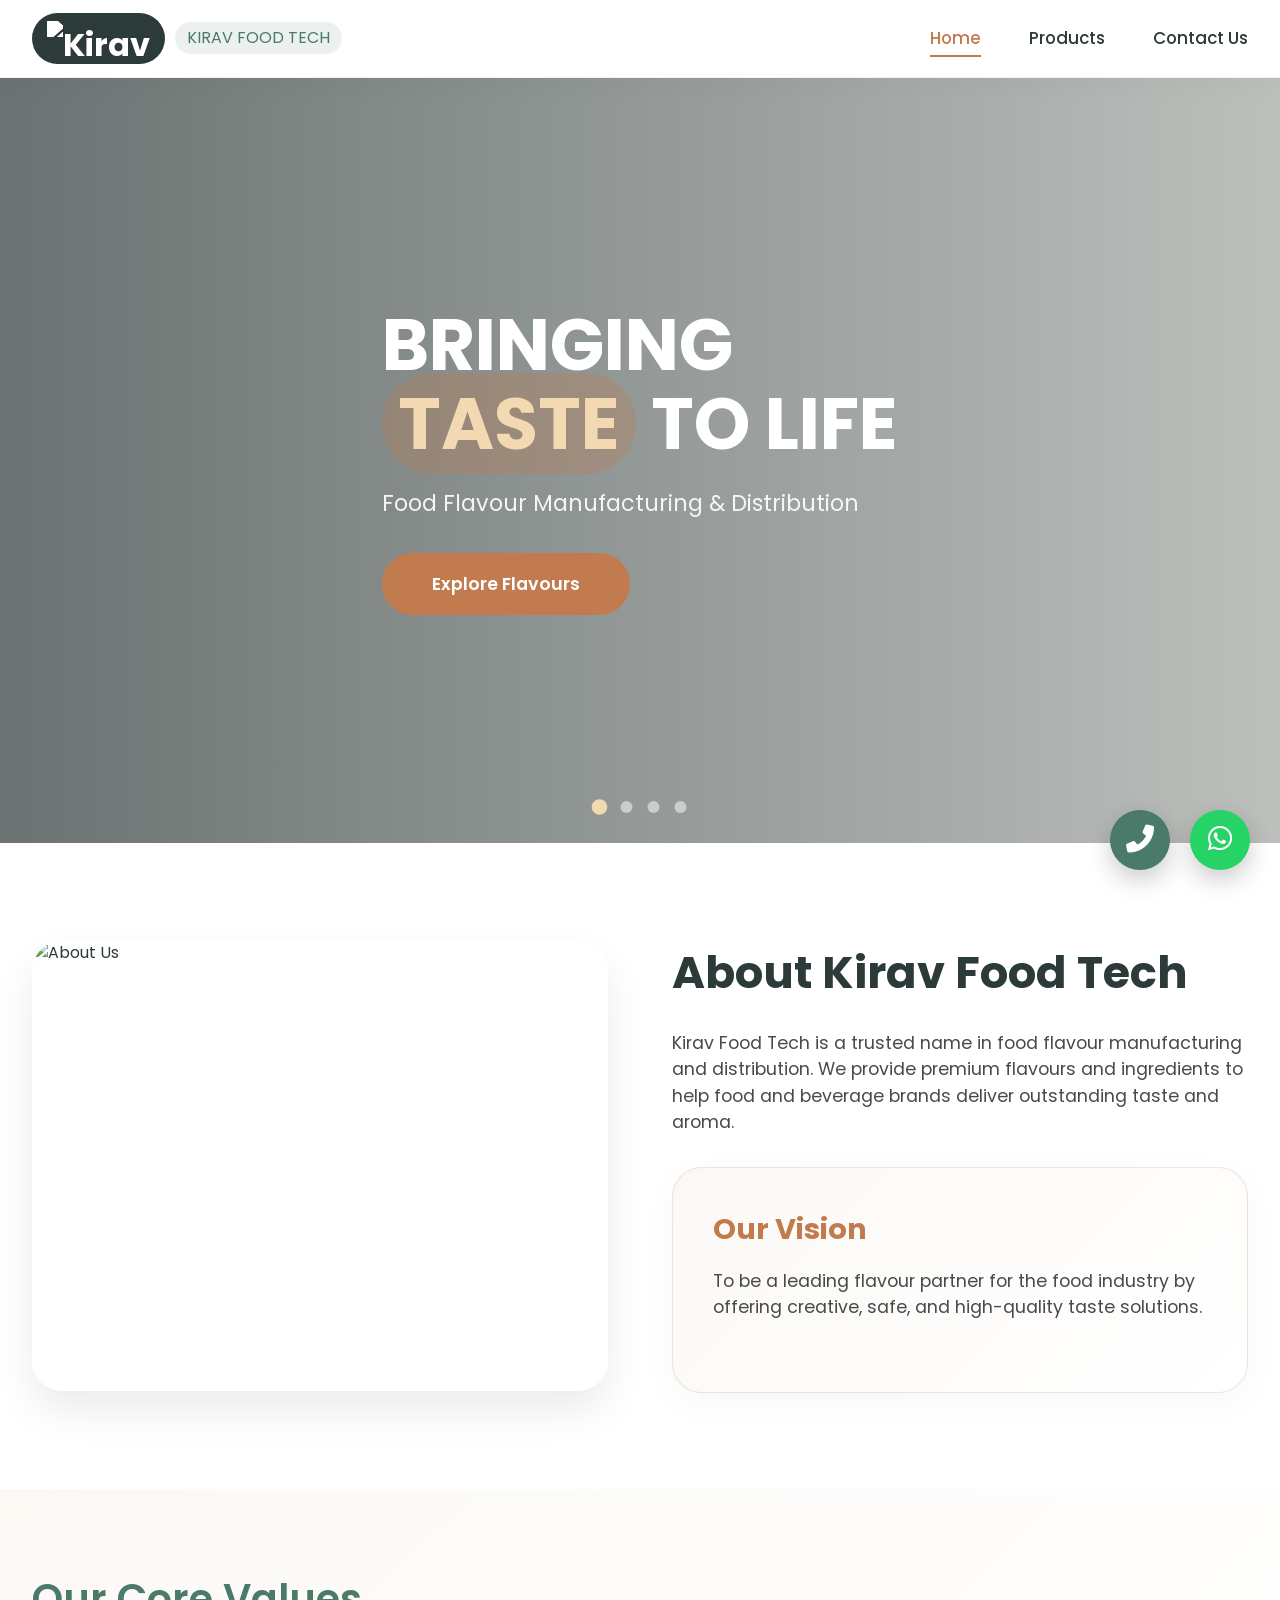
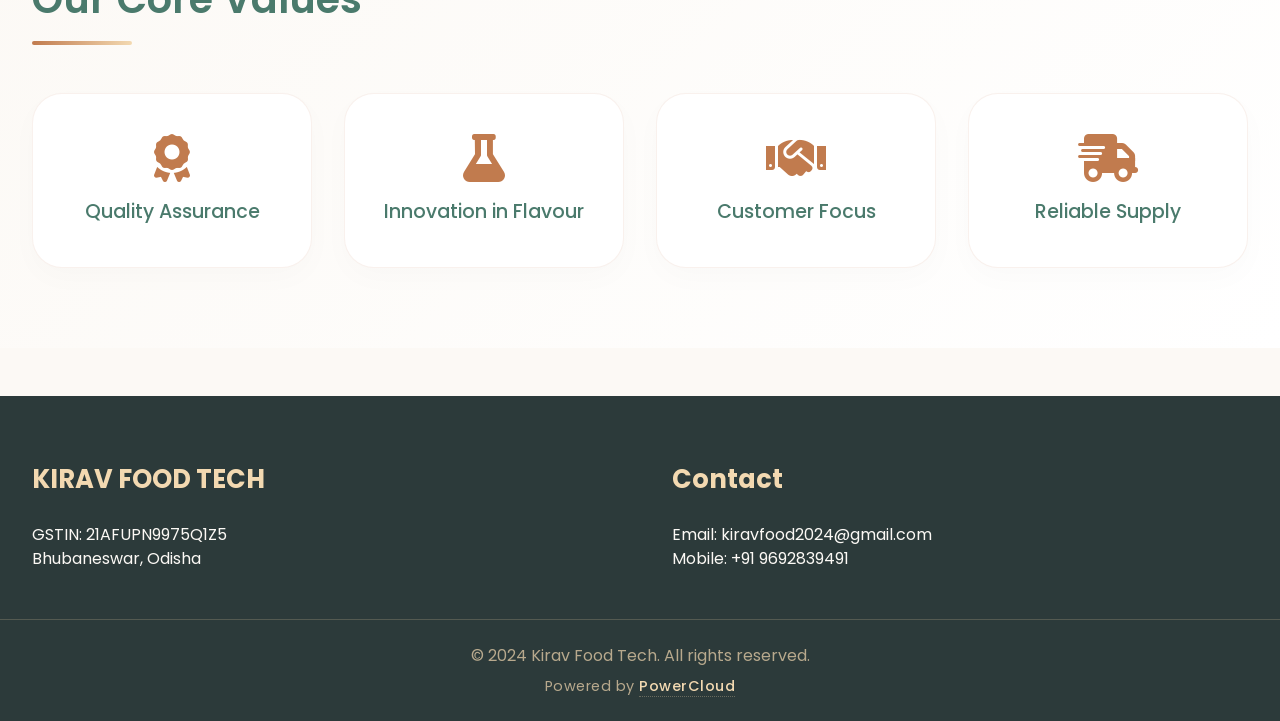
==== index.html @ 80611a4d "Add files via upload" ====
<!DOCTYPE html>
<html lang="en">
<head>
    <meta charset="UTF-8">
    <meta name="viewport" content="width=device-width, initial-scale=1.0">
    <title>KIRAV FOOD TECH | Bringing Taste to Life</title>
    <link rel="stylesheet" href="https://cdnjs.cloudflare.com/ajax/libs/font-awesome/6.0.0/css/all.min.css">
    <style>
        * {
            margin: 0;
            padding: 0;
            box-sizing: border-box;
        }

        body {
            font-family: 'Poppins', sans-serif;
            color: #2C3A3A;
            line-height: 1.5;
            background-color: #FCF9F5;
        }

        .container {
            max-width: 1280px;
            margin: 0 auto;
            padding: 0 2rem;
        }

        /* Modern Navigation - Fixed for white logo */
        .navbar {
            background: rgba(255, 255, 255, 0.95);
            backdrop-filter: blur(10px);
            box-shadow: 0 4px 30px rgba(0, 0, 0, 0.03);
            position: sticky;
            top: 0;
            z-index: 100;
            padding: 0.8rem 0;
            border-bottom: 1px solid rgba(193, 123, 78, 0.1);
        }

        .nav-flex {
            display: flex;
            justify-content: space-between;
            align-items: center;
        }

        .logo {
            font-size: 2rem;
            font-weight: 700;
            text-decoration: none;
            color: #C17B4E;
            display: flex;
            align-items: center;
            gap: 10px;
        }
        
        /* Logo container with dark background for white logo */
        .logo-img-container {
            background: #2C3A3A;  /* Dark background for white logo */
            padding: 8px 15px;
            border-radius: 40px;
            display: flex;
            align-items: center;
            justify-content: center;
        }
        
        .logo-img {
            height: 35px;
            width: auto;
            filter: brightness(0) invert(1); /* Ensures logo stays white */
        }
        
        .logo span {
            font-weight: 400;
            font-size: 1rem;
            color: #4A7A6C;
            background: rgba(74, 122, 108, 0.1);
            padding: 4px 12px;
            border-radius: 40px;
        }

        .nav-links {
            display: flex;
            gap: 3rem;
            list-style: none;
        }
        .nav-links a {
            text-decoration: none;
            font-weight: 500;
            color: #2C3A3A;
            font-size: 1.05rem;
            transition: 0.2s;
            position: relative;
            padding: 5px 0;
        }
        .nav-links a:hover,
        .nav-links a.active {
            color: #C17B4E;
        }
        .nav-links a.active:after {
            content: '';
            position: absolute;
            bottom: -2px;
            left: 0;
            width: 100%;
            height: 2px;
            background: #C17B4E;
        }

        /* Hero Slider - Image size: 1920x800px */
        .hero-slider {
            position: relative;
            height: 85vh;
            min-height: 600px;
            overflow: hidden;
        }

        .slide {
            position: absolute;
            top: 0;
            left: 0;
            width: 100%;
            height: 100%;
            opacity: 0;
            transition: opacity 1s ease-in-out;
            background-size: cover;
            background-position: center;
            display: flex;
            align-items: center;
        }

        .slide.active {
            opacity: 1;
        }

        .slide-overlay {
            position: absolute;
            top: 0;
            left: 0;
            width: 100%;
            height: 100%;
            background: linear-gradient(90deg, rgba(44, 58, 58, 0.7) 0%, rgba(44, 58, 58, 0.3) 100%);
        }

        .slide-content {
            position: relative;
            z-index: 2;
            color: white;
            max-width: 800px;
            padding: 0 2rem;
        }

        .slide-content h1 {
            font-size: 4.5rem;
            font-weight: 700;
            line-height: 1.1;
            margin-bottom: 1.5rem;
        }

        .slide-content .highlight {
            color: #F3D9B1;
            background: rgba(193, 123, 78, 0.3);
            padding: 0 1rem;
            border-radius: 80px;
            backdrop-filter: blur(5px);
        }

        .slide-content p {
            font-size: 1.4rem;
            margin-bottom: 2rem;
            opacity: 0.9;
        }

        .btn {
            background-color: #C17B4E;
            color: white;
            padding: 1rem 3rem;
            border-radius: 50px;
            text-decoration: none;
            font-weight: 600;
            font-size: 1.1rem;
            display: inline-block;
            border: 2px solid #C17B4E;
            transition: 0.2s;
        }
        .btn:hover {
            background-color: transparent;
            color: white;
            border-color: white;
        }

        .slider-dots {
            position: absolute;
            bottom: 30px;
            left: 50%;
            transform: translateX(-50%);
            display: flex;
            gap: 15px;
            z-index: 10;
        }

        .dot {
            width: 12px;
            height: 12px;
            border-radius: 50%;
            background: rgba(255, 255, 255, 0.5);
            cursor: pointer;
            transition: 0.2s;
        }
        .dot.active {
            background: #F3D9B1;
            transform: scale(1.3);
        }

        /* Section Styles */
        .section-title {
            font-size: 2.5rem;
            font-weight: 600;
            color: #4A7A6C;
            margin-bottom: 3rem;
            position: relative;
            padding-bottom: 1rem;
        }
        .section-title:after {
            content: '';
            width: 100px;
            height: 4px;
            background: linear-gradient(90deg, #C17B4E, #F3D9B1);
            position: absolute;
            bottom: 0;
            left: 0;
            border-radius: 4px;
        }

        .grid-2 {
            display: grid;
            grid-template-columns: 1fr 1fr;
            gap: 4rem;
            align-items: center;
        }

        .grid-4 {
            display: grid;
            grid-template-columns: repeat(4, 1fr);
            gap: 2rem;
        }

        /* About Section */
        .about-section {
            padding: 6rem 0;
            background: white;
        }

        .image-box {
            border-radius: 30px;
            height: 450px;
            overflow: hidden;
            box-shadow: 0 20px 40px rgba(0, 0, 0, 0.08);
        }
        .image-box img {
            width: 100%;
            height: 100%;
            object-fit: cover;
            transition: transform 0.3s;
        }
        .image-box:hover img {
            transform: scale(1.05);
        }

        .text-box h2 {
            font-size: 2.8rem;
            color: #2C3A3A;
            margin-bottom: 1.5rem;
        }
        .text-box p {
            font-size: 1.1rem;
            color: #4a4a4a;
            margin-bottom: 2rem;
        }

        .vision-card {
            background: linear-gradient(135deg, #FCF9F5, #fff);
            padding: 2.5rem;
            border-radius: 30px;
            border: 1px solid rgba(193, 123, 78, 0.2);
            box-shadow: 0 10px 30px rgba(74, 122, 108, 0.05);
        }
        .vision-card h3 {
            color: #C17B4E;
            font-size: 1.8rem;
            margin-bottom: 1rem;
        }

        /* Values Section */
        .values {
            background: linear-gradient(135deg, #FCF9F5, #fff);
            padding: 5rem 0;
        }

        .value-item {
            background: white;
            padding: 2.5rem 1.5rem;
            text-align: center;
            border-radius: 30px;
            box-shadow: 0 10px 30px rgba(0, 0, 0, 0.02);
            border: 1px solid rgba(193, 123, 78, 0.1);
            transition: 0.3s;
        }
        .value-item:hover {
            transform: translateY(-10px);
            border-color: #C17B4E;
        }
        .value-item i {
            font-size: 3rem;
            color: #C17B4E;
            margin-bottom: 1rem;
        }
        .value-item p {
            font-size: 1.2rem;
            font-weight: 500;
            color: #4A7A6C;
        }

/* Footer */
footer {
    background: #2C3A3A;
    color: #FCF9F5;
    padding-top: 4rem;
    margin-top: 3rem;
}

.footer-grid {
    display: grid;
    grid-template-columns: 1fr 1fr;
    gap: 4rem;
    padding-bottom: 3rem;
}

.footer-col h3 {
    color: #F3D9B1;
    font-size: 1.6rem;
    margin-bottom: 1.5rem;
}

.footer-bottom {
    border-top: 1px solid rgba(243, 217, 177, 0.2);
    padding: 1.5rem 0;
    text-align: center;
    color: rgba(243, 217, 177, 0.7);
}

/* PowerCloud link styling - FIXED */
.footer-bottom a {
    color: #F3D9B1;  /* Vanilla cream color */
    text-decoration: none;
    font-weight: 500;
    transition: color 0.2s;
    border-bottom: 1px dotted rgba(243, 217, 177, 0.3);
}

.footer-bottom a:hover {
    color: #C17B4E;  /* Terracotta on hover */
    border-bottom-color: #C17B4E;
}

.powered-by {
    margin-top: 0.5rem;
    font-size: 0.9rem;
    letter-spacing: 0.5px;
}

        /* Floating Buttons */
        .float-btn {
            position: fixed;
            width: 60px;
            height: 60px;
            bottom: 30px;
            border-radius: 50%;
            color: white;
            text-align: center;
            font-size: 28px;
            line-height: 60px;
            box-shadow: 0 10px 25px rgba(0, 0, 0, 0.2);
            z-index: 100;
            transition: 0.2s;
        }
        .whatsapp {
            background: #25D366;
            right: 30px;
        }
        .phone {
            background: #4A7A6C;
            right: 110px;
        }
        .float-btn:hover {
            transform: scale(1.1);
        }

        @media (max-width: 900px) {
            .grid-2, .grid-4 { grid-template-columns: 1fr; }
            .slide-content h1 { font-size: 3rem; }
            .nav-links { gap: 1rem; }
        }
    </style>
    <!-- Google Fonts -->
    <link href="https://fonts.googleapis.com/css2?family=Poppins:wght@300;400;500;600;700&display=swap" rel="stylesheet">
</head>
<body>
    <nav class="navbar">
        <div class="container nav-flex">
            <a href="index.html" class="logo">
                <div class="logo-img-container">
                    <img src="images/logo-dark.png" alt="Kirav" class="logo-img">
                </div>
                <span>KIRAV FOOD TECH</span>
            </a>
            <ul class="nav-links">
                <li><a href="index.html" class="active">Home</a></li>
                <li><a href="products.html">Products</a></li>
                <li><a href="contact.html">Contact Us</a></li>
            </ul>
        </div>
    </nav>

    <!-- Image Slider - Images from images/slide1.jpg to slide4.jpg -->
    <div class="hero-slider">
        <div class="slide active" style="background-image: url('images/slide1.jpg');">
            <div class="slide-overlay"></div>
            <div class="container slide-content">
                <h1>BRINGING <br><span class="highlight">TASTE</span> TO LIFE</h1>
                <p>Food Flavour Manufacturing & Distribution</p>
                <a href="products.html" class="btn">Explore Flavours</a>
            </div>
        </div>
        <div class="slide" style="background-image: url('images/slide2.jpg');">
            <div class="slide-overlay"></div>
            <div class="container slide-content">
                <h1>NATURAL <br><span class="highlight">FLAVOURS</span></h1>
                <p>Pure, authentic taste for your creations</p>
                <a href="products.html" class="btn">Discover More</a>
            </div>
        </div>
        <div class="slide" style="background-image: url('images/slide3.jpg');">
            <div class="slide-overlay"></div>
            <div class="container slide-content">
                <h1>INNOVATION <br><span class="highlight">IN EVERY DROP</span></h1>
                <p>Cutting-edge flavour technology</p>
                <a href="products.html" class="btn">Learn More</a>
            </div>
        </div>
        <div class="slide" style="background-image: url('images/slide4.jpg');">
            <div class="slide-overlay"></div>
            <div class="container slide-content">
                <h1>GLOBAL <br><span class="highlight">STANDARDS</span></h1>
                <p>Premium quality flavours worldwide</p>
                <a href="products.html" class="btn">View Products</a>
            </div>
        </div>
        <div class="slider-dots">
            <span class="dot active"></span>
            <span class="dot"></span>
            <span class="dot"></span>
            <span class="dot"></span>
        </div>
    </div>

    <section class="about-section">
        <div class="container grid-2">
            <div class="image-box">
                <img src="images/about-image.jpg" alt="About Us">
            </div>
            <div class="text-box">
                <h2>About Kirav Food Tech</h2>
                <p>Kirav Food Tech is a trusted name in food flavour manufacturing and distribution. We provide premium flavours and ingredients to help food and beverage brands deliver outstanding taste and aroma.</p>
                <div class="vision-card">
                    <h3>Our Vision</h3>
                    <p>To be a leading flavour partner for the food industry by offering creative, safe, and high-quality taste solutions.</p>
                </div>
            </div>
        </div>
    </section>

    <section class="values">
        <div class="container">
            <h2 class="section-title">Our Core Values</h2>
            <div class="grid-4">
                <div class="value-item"><i class="fas fa-award"></i><p>Quality Assurance</p></div>
                <div class="value-item"><i class="fas fa-flask"></i><p>Innovation in Flavour</p></div>
                <div class="value-item"><i class="fas fa-handshake"></i><p>Customer Focus</p></div>
                <div class="value-item"><i class="fas fa-shipping-fast"></i><p>Reliable Supply</p></div>
            </div>
        </div>
    </section>

<a href="https://wa.me/919692839491" target="_blank" class="float-btn whatsapp">
    <i class="fab fa-whatsapp"></i>
</a>
<a href="tel:+919692839491" target="_blank" class="float-btn phone">
    <i class="fas fa-phone-alt"></i>
</a>

    <footer>
        <div class="container footer-grid">
            <div class="footer-col">
                <h3>KIRAV FOOD TECH</h3>
                <p>GSTIN: 21AFUPN9975Q1Z5</p>
                <p>Bhubaneswar, Odisha</p>
            </div>
            <div class="footer-col">
                <h3>Contact</h3>
                <p>Email: kiravfood2024@gmail.com</p>
                <p>Mobile: +91 9692839491</p>
            </div>
        </div>
        <div class="footer-bottom">
            <p>&copy; 2024 Kirav Food Tech. All rights reserved.</p>
            <p class="powered-by">Powered by <a href="https://sites.google.com/view/powercloud/" target="_blank">PowerCloud</a></p>
        </div>
    </footer>

    <script>
        // Auto-playing slider
        let slides = document.querySelectorAll('.slide');
        let dots = document.querySelectorAll('.dot');
        let currentSlide = 0;

        function showSlide(n) {
            slides.forEach(slide => slide.classList.remove('active'));
            dots.forEach(dot => dot.classList.remove('active'));
            slides[n].classList.add('active');
            dots[n].classList.add('active');
        }

        function nextSlide() {
            currentSlide = (currentSlide + 1) % slides.length;
            showSlide(currentSlide);
        }

        // Auto advance every 5 seconds
        setInterval(nextSlide, 5000);

        // Manual dot navigation
        dots.forEach((dot, index) => {
            dot.addEventListener('click', () => {
                currentSlide = index;
                showSlide(currentSlide);
            });
        });
    </script>
</body>
</html>
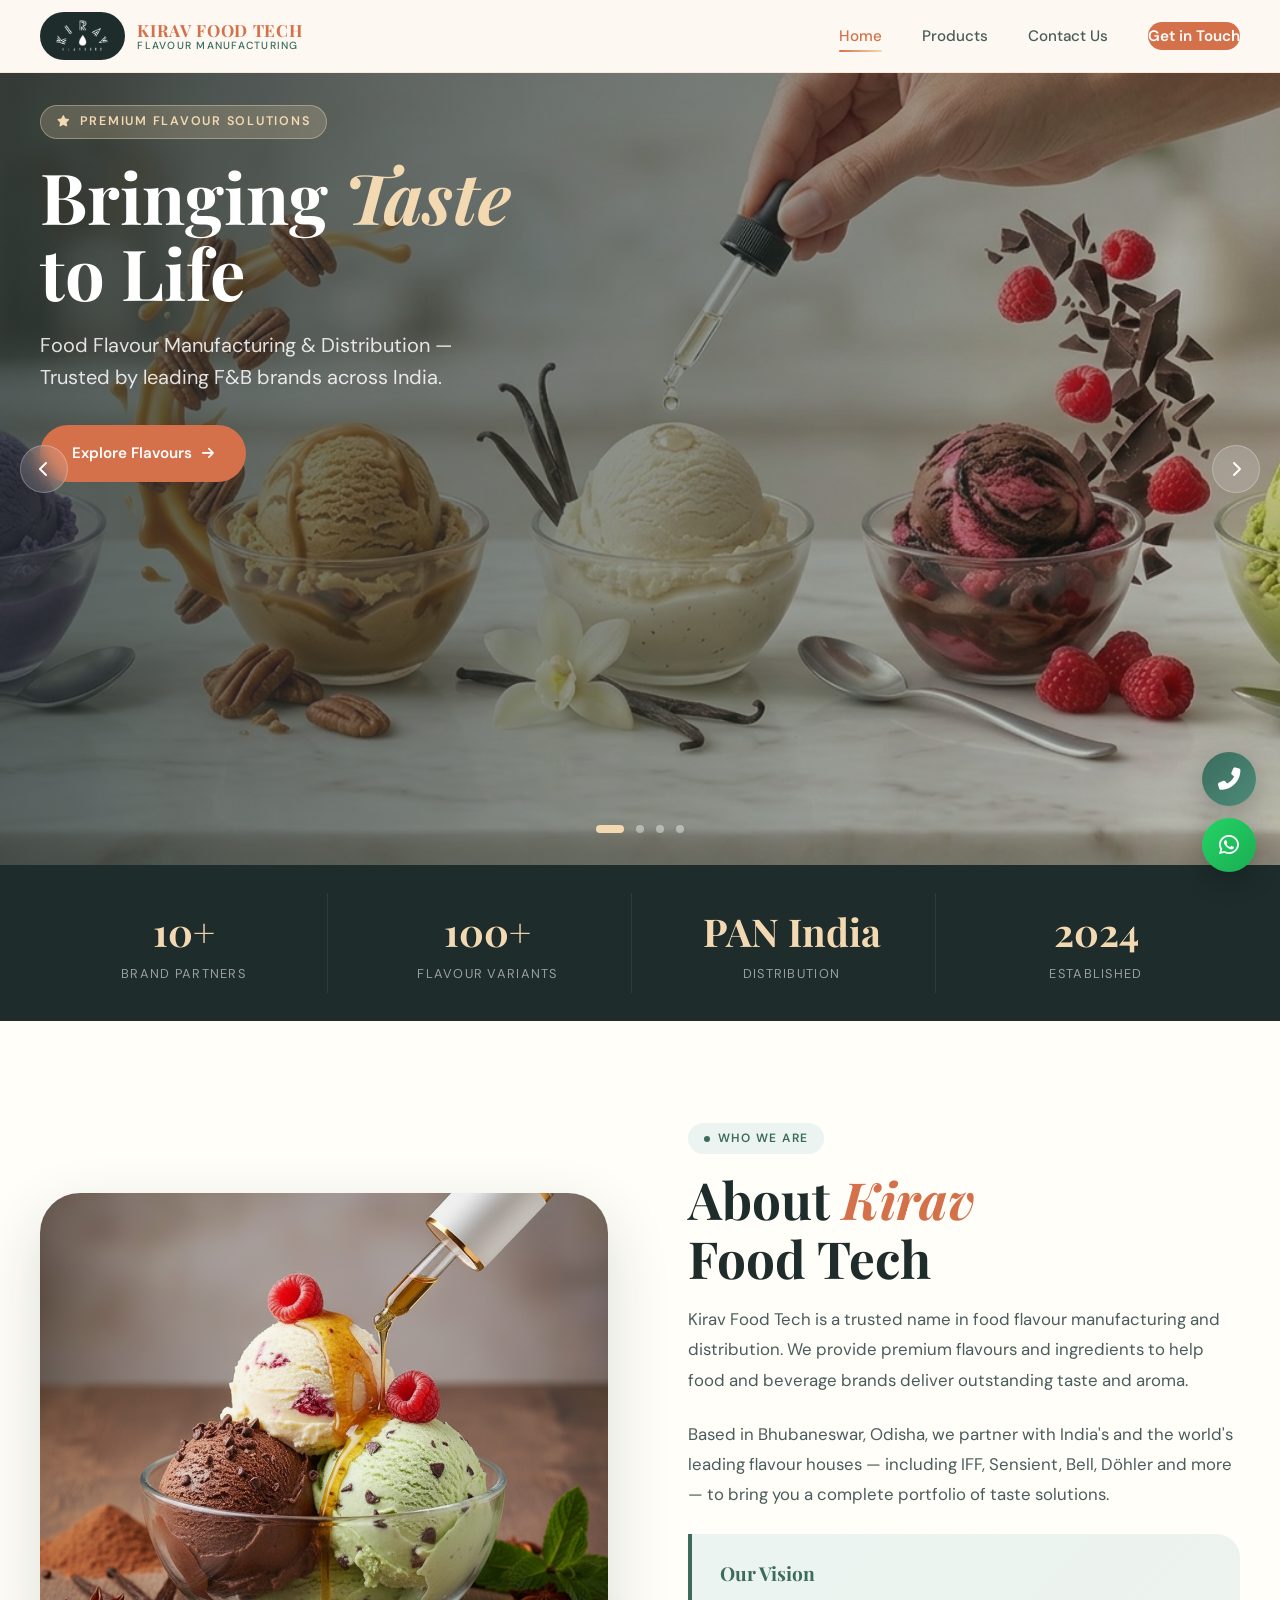
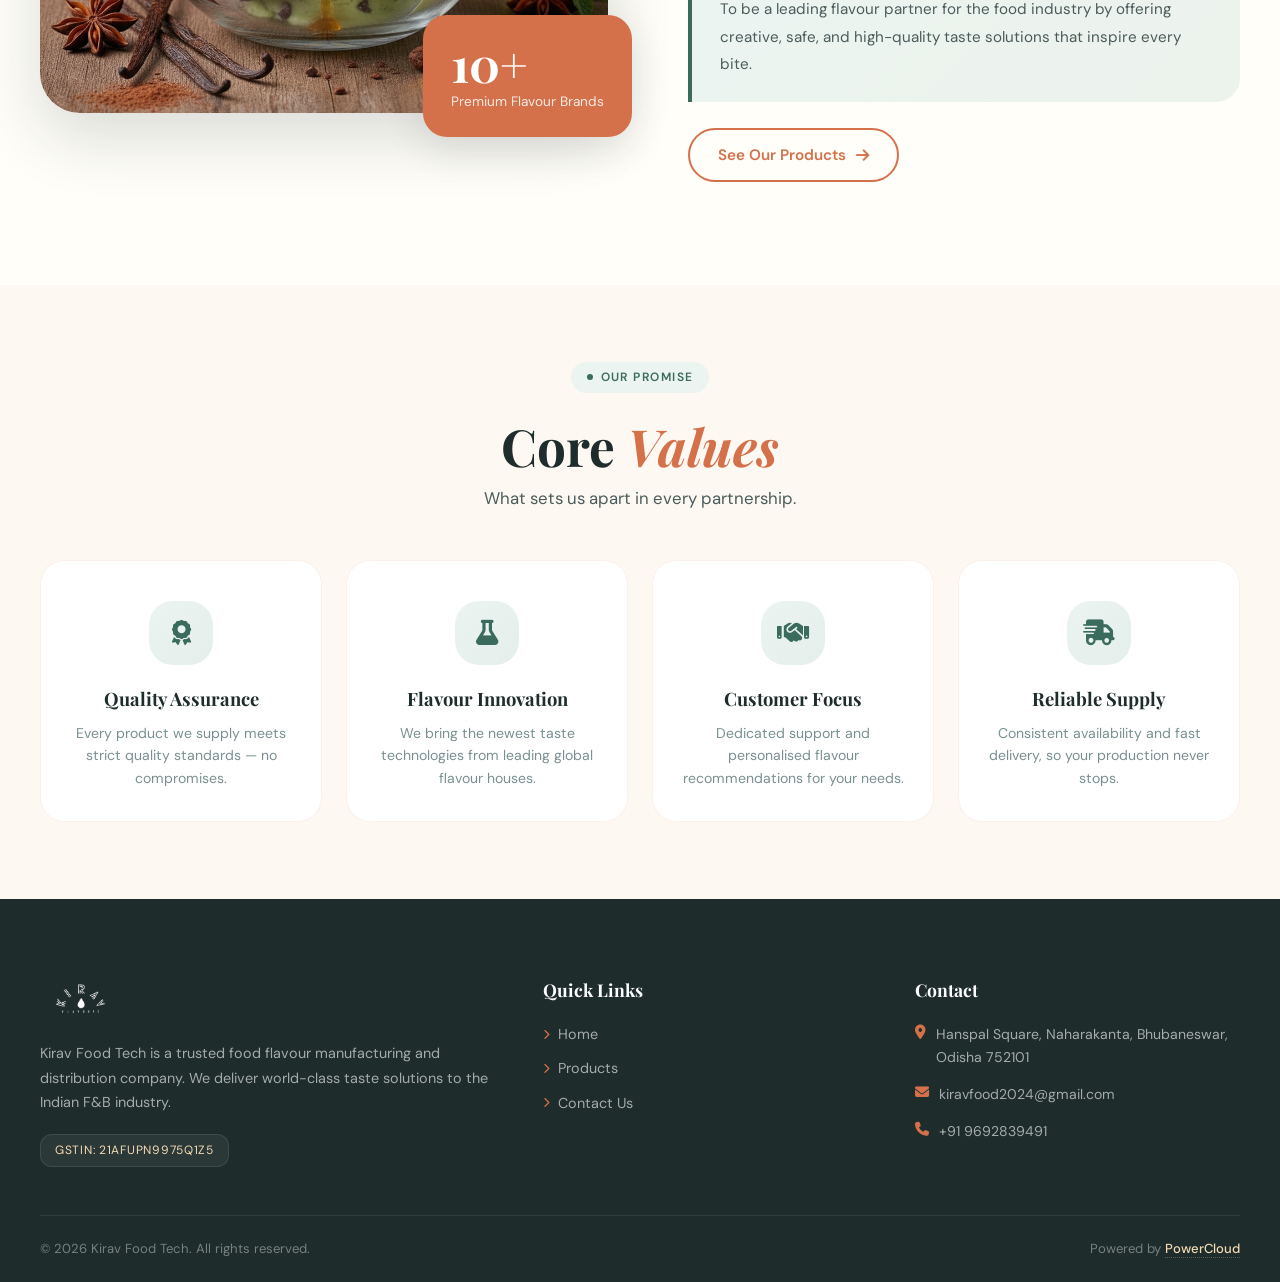
==== commit 241c9911: "Add files via upload" ====
--- a/index.html
+++ b/index.html
@@ -1,550 +1,272 @@
-<!DOCTYPE html>
-<html lang="en">
-<head>
-    <meta charset="UTF-8">
-    <meta name="viewport" content="width=device-width, initial-scale=1.0">
-    <title>KIRAV FOOD TECH | Bringing Taste to Life</title>
-    <link rel="stylesheet" href="https://cdnjs.cloudflare.com/ajax/libs/font-awesome/6.0.0/css/all.min.css">
-    <style>
-        * {
-            margin: 0;
-            padding: 0;
-            box-sizing: border-box;
-        }
-
-        body {
-            font-family: 'Poppins', sans-serif;
-            color: #2C3A3A;
-            line-height: 1.5;
-            background-color: #FCF9F5;
-        }
-
-        .container {
-            max-width: 1280px;
-            margin: 0 auto;
-            padding: 0 2rem;
-        }
-
-        /* Modern Navigation - Fixed for white logo */
-        .navbar {
-            background: rgba(255, 255, 255, 0.95);
-            backdrop-filter: blur(10px);
-            box-shadow: 0 4px 30px rgba(0, 0, 0, 0.03);
-            position: sticky;
-            top: 0;
-            z-index: 100;
-            padding: 0.8rem 0;
-            border-bottom: 1px solid rgba(193, 123, 78, 0.1);
-        }
-
-        .nav-flex {
-            display: flex;
-            justify-content: space-between;
-            align-items: center;
-        }
-
-        .logo {
-            font-size: 2rem;
-            font-weight: 700;
-            text-decoration: none;
-            color: #C17B4E;
-            display: flex;
-            align-items: center;
-            gap: 10px;
-        }
-        
-        /* Logo container with dark background for white logo */
-        .logo-img-container {
-            background: #2C3A3A;  /* Dark background for white logo */
-            padding: 8px 15px;
-            border-radius: 40px;
-            display: flex;
-            align-items: center;
-            justify-content: center;
-        }
-        
-        .logo-img {
-            height: 35px;
-            width: auto;
-            filter: brightness(0) invert(1); /* Ensures logo stays white */
-        }
-        
-        .logo span {
-            font-weight: 400;
-            font-size: 1rem;
-            color: #4A7A6C;
-            background: rgba(74, 122, 108, 0.1);
-            padding: 4px 12px;
-            border-radius: 40px;
-        }
-
-        .nav-links {
-            display: flex;
-            gap: 3rem;
-            list-style: none;
-        }
-        .nav-links a {
-            text-decoration: none;
-            font-weight: 500;
-            color: #2C3A3A;
-            font-size: 1.05rem;
-            transition: 0.2s;
-            position: relative;
-            padding: 5px 0;
-        }
-        .nav-links a:hover,
-        .nav-links a.active {
-            color: #C17B4E;
-        }
-        .nav-links a.active:after {
-            content: '';
-            position: absolute;
-            bottom: -2px;
-            left: 0;
-            width: 100%;
-            height: 2px;
-            background: #C17B4E;
-        }
-
-        /* Hero Slider - Image size: 1920x800px */
-        .hero-slider {
-            position: relative;
-            height: 85vh;
-            min-height: 600px;
-            overflow: hidden;
-        }
-
-        .slide {
-            position: absolute;
-            top: 0;
-            left: 0;
-            width: 100%;
-            height: 100%;
-            opacity: 0;
-            transition: opacity 1s ease-in-out;
-            background-size: cover;
-            background-position: center;
-            display: flex;
-            align-items: center;
-        }
-
-        .slide.active {
-            opacity: 1;
-        }
-
-        .slide-overlay {
-            position: absolute;
-            top: 0;
-            left: 0;
-            width: 100%;
-            height: 100%;
-            background: linear-gradient(90deg, rgba(44, 58, 58, 0.7) 0%, rgba(44, 58, 58, 0.3) 100%);
-        }
-
-        .slide-content {
-            position: relative;
-            z-index: 2;
-            color: white;
-            max-width: 800px;
-            padding: 0 2rem;
-        }
-
-        .slide-content h1 {
-            font-size: 4.5rem;
-            font-weight: 700;
-            line-height: 1.1;
-            margin-bottom: 1.5rem;
-        }
-
-        .slide-content .highlight {
-            color: #F3D9B1;
-            background: rgba(193, 123, 78, 0.3);
-            padding: 0 1rem;
-            border-radius: 80px;
-            backdrop-filter: blur(5px);
-        }
-
-        .slide-content p {
-            font-size: 1.4rem;
-            margin-bottom: 2rem;
-            opacity: 0.9;
-        }
-
-        .btn {
-            background-color: #C17B4E;
-            color: white;
-            padding: 1rem 3rem;
-            border-radius: 50px;
-            text-decoration: none;
-            font-weight: 600;
-            font-size: 1.1rem;
-            display: inline-block;
-            border: 2px solid #C17B4E;
-            transition: 0.2s;
-        }
-        .btn:hover {
-            background-color: transparent;
-            color: white;
-            border-color: white;
-        }
-
-        .slider-dots {
-            position: absolute;
-            bottom: 30px;
-            left: 50%;
-            transform: translateX(-50%);
-            display: flex;
-            gap: 15px;
-            z-index: 10;
-        }
-
-        .dot {
-            width: 12px;
-            height: 12px;
-            border-radius: 50%;
-            background: rgba(255, 255, 255, 0.5);
-            cursor: pointer;
-            transition: 0.2s;
-        }
-        .dot.active {
-            background: #F3D9B1;
-            transform: scale(1.3);
-        }
-
-        /* Section Styles */
-        .section-title {
-            font-size: 2.5rem;
-            font-weight: 600;
-            color: #4A7A6C;
-            margin-bottom: 3rem;
-            position: relative;
-            padding-bottom: 1rem;
-        }
-        .section-title:after {
-            content: '';
-            width: 100px;
-            height: 4px;
-            background: linear-gradient(90deg, #C17B4E, #F3D9B1);
-            position: absolute;
-            bottom: 0;
-            left: 0;
-            border-radius: 4px;
-        }
-
-        .grid-2 {
-            display: grid;
-            grid-template-columns: 1fr 1fr;
-            gap: 4rem;
-            align-items: center;
-        }
-
-        .grid-4 {
-            display: grid;
-            grid-template-columns: repeat(4, 1fr);
-            gap: 2rem;
-        }
-
-        /* About Section */
-        .about-section {
-            padding: 6rem 0;
-            background: white;
-        }
-
-        .image-box {
-            border-radius: 30px;
-            height: 450px;
-            overflow: hidden;
-            box-shadow: 0 20px 40px rgba(0, 0, 0, 0.08);
-        }
-        .image-box img {
-            width: 100%;
-            height: 100%;
-            object-fit: cover;
-            transition: transform 0.3s;
-        }
-        .image-box:hover img {
-            transform: scale(1.05);
-        }
-
-        .text-box h2 {
-            font-size: 2.8rem;
-            color: #2C3A3A;
-            margin-bottom: 1.5rem;
-        }
-        .text-box p {
-            font-size: 1.1rem;
-            color: #4a4a4a;
-            margin-bottom: 2rem;
-        }
-
-        .vision-card {
-            background: linear-gradient(135deg, #FCF9F5, #fff);
-            padding: 2.5rem;
-            border-radius: 30px;
-            border: 1px solid rgba(193, 123, 78, 0.2);
-            box-shadow: 0 10px 30px rgba(74, 122, 108, 0.05);
-        }
-        .vision-card h3 {
-            color: #C17B4E;
-            font-size: 1.8rem;
-            margin-bottom: 1rem;
-        }
-
-        /* Values Section */
-        .values {
-            background: linear-gradient(135deg, #FCF9F5, #fff);
-            padding: 5rem 0;
-        }
-
-        .value-item {
-            background: white;
-            padding: 2.5rem 1.5rem;
-            text-align: center;
-            border-radius: 30px;
-            box-shadow: 0 10px 30px rgba(0, 0, 0, 0.02);
-            border: 1px solid rgba(193, 123, 78, 0.1);
-            transition: 0.3s;
-        }
-        .value-item:hover {
-            transform: translateY(-10px);
-            border-color: #C17B4E;
-        }
-        .value-item i {
-            font-size: 3rem;
-            color: #C17B4E;
-            margin-bottom: 1rem;
-        }
-        .value-item p {
-            font-size: 1.2rem;
-            font-weight: 500;
-            color: #4A7A6C;
-        }
-
-/* Footer */
-footer {
-    background: #2C3A3A;
-    color: #FCF9F5;
-    padding-top: 4rem;
-    margin-top: 3rem;
-}
-
-.footer-grid {
-    display: grid;
-    grid-template-columns: 1fr 1fr;
-    gap: 4rem;
-    padding-bottom: 3rem;
-}
-
-.footer-col h3 {
-    color: #F3D9B1;
-    font-size: 1.6rem;
-    margin-bottom: 1.5rem;
-}
-
-.footer-bottom {
-    border-top: 1px solid rgba(243, 217, 177, 0.2);
-    padding: 1.5rem 0;
-    text-align: center;
-    color: rgba(243, 217, 177, 0.7);
-}
-
-/* PowerCloud link styling - FIXED */
-.footer-bottom a {
-    color: #F3D9B1;  /* Vanilla cream color */
-    text-decoration: none;
-    font-weight: 500;
-    transition: color 0.2s;
-    border-bottom: 1px dotted rgba(243, 217, 177, 0.3);
-}
-
-.footer-bottom a:hover {
-    color: #C17B4E;  /* Terracotta on hover */
-    border-bottom-color: #C17B4E;
-}
-
-.powered-by {
-    margin-top: 0.5rem;
-    font-size: 0.9rem;
-    letter-spacing: 0.5px;
-}
-
-        /* Floating Buttons */
-        .float-btn {
-            position: fixed;
-            width: 60px;
-            height: 60px;
-            bottom: 30px;
-            border-radius: 50%;
-            color: white;
-            text-align: center;
-            font-size: 28px;
-            line-height: 60px;
-            box-shadow: 0 10px 25px rgba(0, 0, 0, 0.2);
-            z-index: 100;
-            transition: 0.2s;
-        }
-        .whatsapp {
-            background: #25D366;
-            right: 30px;
-        }
-        .phone {
-            background: #4A7A6C;
-            right: 110px;
-        }
-        .float-btn:hover {
-            transform: scale(1.1);
-        }
-
-        @media (max-width: 900px) {
-            .grid-2, .grid-4 { grid-template-columns: 1fr; }
-            .slide-content h1 { font-size: 3rem; }
-            .nav-links { gap: 1rem; }
-        }
-    </style>
-    <!-- Google Fonts -->
-    <link href="https://fonts.googleapis.com/css2?family=Poppins:wght@300;400;500;600;700&display=swap" rel="stylesheet">
-</head>
-<body>
-    <nav class="navbar">
-        <div class="container nav-flex">
-            <a href="index.html" class="logo">
-                <div class="logo-img-container">
-                    <img src="images/logo-dark.png" alt="Kirav" class="logo-img">
-                </div>
-                <span>KIRAV FOOD TECH</span>
-            </a>
-            <ul class="nav-links">
-                <li><a href="index.html" class="active">Home</a></li>
-                <li><a href="products.html">Products</a></li>
-                <li><a href="contact.html">Contact Us</a></li>
-            </ul>
-        </div>
-    </nav>
-
-    <!-- Image Slider - Images from images/slide1.jpg to slide4.jpg -->
-    <div class="hero-slider">
-        <div class="slide active" style="background-image: url('images/slide1.jpg');">
-            <div class="slide-overlay"></div>
-            <div class="container slide-content">
-                <h1>BRINGING <br><span class="highlight">TASTE</span> TO LIFE</h1>
-                <p>Food Flavour Manufacturing & Distribution</p>
-                <a href="products.html" class="btn">Explore Flavours</a>
-            </div>
-        </div>
-        <div class="slide" style="background-image: url('images/slide2.jpg');">
-            <div class="slide-overlay"></div>
-            <div class="container slide-content">
-                <h1>NATURAL <br><span class="highlight">FLAVOURS</span></h1>
-                <p>Pure, authentic taste for your creations</p>
-                <a href="products.html" class="btn">Discover More</a>
-            </div>
-        </div>
-        <div class="slide" style="background-image: url('images/slide3.jpg');">
-            <div class="slide-overlay"></div>
-            <div class="container slide-content">
-                <h1>INNOVATION <br><span class="highlight">IN EVERY DROP</span></h1>
-                <p>Cutting-edge flavour technology</p>
-                <a href="products.html" class="btn">Learn More</a>
-            </div>
-        </div>
-        <div class="slide" style="background-image: url('images/slide4.jpg');">
-            <div class="slide-overlay"></div>
-            <div class="container slide-content">
-                <h1>GLOBAL <br><span class="highlight">STANDARDS</span></h1>
-                <p>Premium quality flavours worldwide</p>
-                <a href="products.html" class="btn">View Products</a>
-            </div>
-        </div>
-        <div class="slider-dots">
-            <span class="dot active"></span>
-            <span class="dot"></span>
-            <span class="dot"></span>
-            <span class="dot"></span>
-        </div>
-    </div>
-
-    <section class="about-section">
-        <div class="container grid-2">
-            <div class="image-box">
-                <img src="images/about-image.jpg" alt="About Us">
-            </div>
-            <div class="text-box">
-                <h2>About Kirav Food Tech</h2>
-                <p>Kirav Food Tech is a trusted name in food flavour manufacturing and distribution. We provide premium flavours and ingredients to help food and beverage brands deliver outstanding taste and aroma.</p>
-                <div class="vision-card">
-                    <h3>Our Vision</h3>
-                    <p>To be a leading flavour partner for the food industry by offering creative, safe, and high-quality taste solutions.</p>
-                </div>
-            </div>
-        </div>
-    </section>
-
-    <section class="values">
-        <div class="container">
-            <h2 class="section-title">Our Core Values</h2>
-            <div class="grid-4">
-                <div class="value-item"><i class="fas fa-award"></i><p>Quality Assurance</p></div>
-                <div class="value-item"><i class="fas fa-flask"></i><p>Innovation in Flavour</p></div>
-                <div class="value-item"><i class="fas fa-handshake"></i><p>Customer Focus</p></div>
-                <div class="value-item"><i class="fas fa-shipping-fast"></i><p>Reliable Supply</p></div>
-            </div>
-        </div>
-    </section>
-
-<a href="https://wa.me/919692839491" target="_blank" class="float-btn whatsapp">
-    <i class="fab fa-whatsapp"></i>
-</a>
-<a href="tel:+919692839491" target="_blank" class="float-btn phone">
-    <i class="fas fa-phone-alt"></i>
-</a>
-
-    <footer>
-        <div class="container footer-grid">
-            <div class="footer-col">
-                <h3>KIRAV FOOD TECH</h3>
-                <p>GSTIN: 21AFUPN9975Q1Z5</p>
-                <p>Bhubaneswar, Odisha</p>
-            </div>
-            <div class="footer-col">
-                <h3>Contact</h3>
-                <p>Email: kiravfood2024@gmail.com</p>
-                <p>Mobile: +91 9692839491</p>
-            </div>
-        </div>
-        <div class="footer-bottom">
-            <p>&copy; 2024 Kirav Food Tech. All rights reserved.</p>
-            <p class="powered-by">Powered by <a href="https://sites.google.com/view/powercloud/" target="_blank">PowerCloud</a></p>
-        </div>
-    </footer>
-
-    <script>
-        // Auto-playing slider
-        let slides = document.querySelectorAll('.slide');
-        let dots = document.querySelectorAll('.dot');
-        let currentSlide = 0;
-
-        function showSlide(n) {
-            slides.forEach(slide => slide.classList.remove('active'));
-            dots.forEach(dot => dot.classList.remove('active'));
-            slides[n].classList.add('active');
-            dots[n].classList.add('active');
-        }
-
-        function nextSlide() {
-            currentSlide = (currentSlide + 1) % slides.length;
-            showSlide(currentSlide);
-        }
-
-        // Auto advance every 5 seconds
-        setInterval(nextSlide, 5000);
-
-        // Manual dot navigation
-        dots.forEach((dot, index) => {
-            dot.addEventListener('click', () => {
-                currentSlide = index;
-                showSlide(currentSlide);
-            });
-        });
-    </script>
-</body>
-</html>+<!DOCTYPE html>
+<html lang="en">
+<head>
+  <meta charset="UTF-8">
+  <meta name="viewport" content="width=device-width, initial-scale=1.0">
+  <title>KIRAV FOOD TECH | Bringing Taste to Life</title>
+  <link rel="stylesheet" href="https://cdnjs.cloudflare.com/ajax/libs/font-awesome/6.4.0/css/all.min.css">
+  <link rel="stylesheet" href="style.css">
+</head>
+<body>
+
+  <!-- NAVBAR -->
+  <nav class="navbar">
+    <div class="container nav-inner">
+      <a href="index.html" class="logo">
+        <div class="logo-badge">
+          <img src="images/logo-dark.png" alt="Kirav">
+        </div>
+        <div class="logo-text">
+          KIRAV FOOD TECH
+          <small>Flavour Manufacturing</small>
+        </div>
+      </a>
+      <button class="nav-toggle" id="navToggle" aria-label="Toggle menu">
+        <span></span><span></span><span></span>
+      </button>
+      <ul class="nav-links" id="navLinks">
+        <li><a href="index.html" class="active">Home</a></li>
+        <li><a href="products.html">Products</a></li>
+        <li><a href="contact.html">Contact Us</a></li>
+        <li><a href="contact.html" class="nav-cta">Get in Touch</a></li>
+      </ul>
+    </div>
+  </nav>
+
+  <!-- HERO SLIDER -->
+  <section class="hero-slider" id="heroSlider">
+    <div class="slide active" style="background-image: url('images/slide1.jpg')">
+      <div class="slide-overlay"></div>
+      <div class="container">
+        <div class="slide-content">
+          <span class="slide-eyebrow"><i class="fas fa-star"></i> Premium Flavour Solutions</span>
+          <h1>Bringing <em>Taste</em><br>to Life</h1>
+          <p>Food Flavour Manufacturing &amp; Distribution — Trusted by leading F&amp;B brands across India.</p>
+          <a href="products.html" class="btn-primary">Explore Flavours <i class="fas fa-arrow-right"></i></a>
+        </div>
+      </div>
+    </div>
+    <div class="slide" style="background-image: url('images/slide2.jpg')">
+      <div class="slide-overlay"></div>
+      <div class="container">
+        <div class="slide-content">
+          <span class="slide-eyebrow"><i class="fas fa-leaf"></i> Natural &amp; Pure</span>
+          <h1>Natural <em>Flavours,</em><br>Authentic Taste</h1>
+          <p>Pure, authentic essences crafted for your creations — dairy, bakery, confection &amp; more.</p>
+          <a href="products.html" class="btn-primary">Discover More <i class="fas fa-arrow-right"></i></a>
+        </div>
+      </div>
+    </div>
+    <div class="slide" style="background-image: url('images/slide3.jpg')">
+      <div class="slide-overlay"></div>
+      <div class="container">
+        <div class="slide-content">
+          <span class="slide-eyebrow"><i class="fas fa-flask"></i> Innovation First</span>
+          <h1>Innovation in <em>Every<br>Drop</em></h1>
+          <p>Cutting-edge flavour technology sourced from the world's top flavour houses.</p>
+          <a href="products.html" class="btn-primary">Learn More <i class="fas fa-arrow-right"></i></a>
+        </div>
+      </div>
+    </div>
+    <div class="slide" style="background-image: url('images/slide4.jpg')">
+      <div class="slide-overlay"></div>
+      <div class="container">
+        <div class="slide-content">
+          <span class="slide-eyebrow"><i class="fas fa-globe"></i> Global Standards</span>
+          <h1>Global <em>Standards,</em><br>Local Service</h1>
+          <p>Premium quality flavours from world-class brands, delivered with personal care.</p>
+          <a href="products.html" class="btn-primary">View Products <i class="fas fa-arrow-right"></i></a>
+        </div>
+      </div>
+    </div>
+
+    <!-- Arrows -->
+    <div class="slider-arrows">
+      <button class="slider-arrow" id="prevSlide"><i class="fas fa-chevron-left"></i></button>
+      <button class="slider-arrow" id="nextSlide"><i class="fas fa-chevron-right"></i></button>
+    </div>
+
+    <!-- Dots -->
+    <div class="slider-nav">
+      <button class="slider-dot active" data-slide="0"></button>
+      <button class="slider-dot" data-slide="1"></button>
+      <button class="slider-dot" data-slide="2"></button>
+      <button class="slider-dot" data-slide="3"></button>
+    </div>
+  </section>
+
+  <!-- STATS STRIP -->
+  <div class="stats-strip">
+    <div class="container">
+      <div class="stats-strip-inner">
+        <div class="stat-item">
+          <div class="stat-number">10+</div>
+          <div class="stat-label">Brand Partners</div>
+        </div>
+        <div class="stat-item">
+          <div class="stat-number">100+</div>
+          <div class="stat-label">Flavour Variants</div>
+        </div>
+        <div class="stat-item">
+          <div class="stat-number">PAN India</div>
+          <div class="stat-label">Distribution</div>
+        </div>
+        <div class="stat-item">
+          <div class="stat-number">2024</div>
+          <div class="stat-label">Established</div>
+        </div>
+      </div>
+    </div>
+  </div>
+
+  <!-- ABOUT SECTION -->
+  <section class="about-section">
+    <div class="container">
+      <div class="about-grid">
+        <div class="about-image-wrap">
+          <img class="about-img-main" src="images/about-image.jpg" alt="About Kirav Food Tech">
+          <div class="about-accent-card">
+            <div class="big-num">10+</div>
+            <p>Premium Flavour Brands</p>
+          </div>
+        </div>
+        <div class="about-text">
+          <span class="section-tag">Who We Are</span>
+          <h2 class="section-heading">About <span>Kirav</span><br>Food Tech</h2>
+          <p>Kirav Food Tech is a trusted name in food flavour manufacturing and distribution. We provide premium flavours and ingredients to help food and beverage brands deliver outstanding taste and aroma.</p>
+          <p>Based in Bhubaneswar, Odisha, we partner with India's and the world's leading flavour houses — including IFF, Sensient, Bell, Döhler and more — to bring you a complete portfolio of taste solutions.</p>
+          <div class="vision-box">
+            <h4>Our Vision</h4>
+            <p>To be a leading flavour partner for the food industry by offering creative, safe, and high-quality taste solutions that inspire every bite.</p>
+          </div>
+          <br>
+          <a href="products.html" class="btn-secondary">See Our Products <i class="fas fa-arrow-right"></i></a>
+        </div>
+      </div>
+    </div>
+  </section>
+
+  <!-- VALUES SECTION -->
+  <section class="values-section">
+    <div class="container">
+      <div style="text-align:center; margin-bottom: 0.5rem;">
+        <span class="section-tag" style="margin: 0 auto 1rem; display: inline-flex;">Our Promise</span>
+      </div>
+      <h2 class="section-heading" style="text-align:center; margin-bottom:0.5rem;">Core <span>Values</span></h2>
+      <p class="section-sub" style="text-align:center; margin: 0 auto 0;">What sets us apart in every partnership.</p>
+      <div class="values-grid">
+        <div class="value-card fade-up fade-up-1">
+          <div class="value-icon"><i class="fas fa-award"></i></div>
+          <h4>Quality Assurance</h4>
+          <p>Every product we supply meets strict quality standards — no compromises.</p>
+        </div>
+        <div class="value-card fade-up fade-up-2">
+          <div class="value-icon"><i class="fas fa-flask"></i></div>
+          <h4>Flavour Innovation</h4>
+          <p>We bring the newest taste technologies from leading global flavour houses.</p>
+        </div>
+        <div class="value-card fade-up fade-up-3">
+          <div class="value-icon"><i class="fas fa-handshake"></i></div>
+          <h4>Customer Focus</h4>
+          <p>Dedicated support and personalised flavour recommendations for your needs.</p>
+        </div>
+        <div class="value-card fade-up fade-up-4">
+          <div class="value-icon"><i class="fas fa-shipping-fast"></i></div>
+          <h4>Reliable Supply</h4>
+          <p>Consistent availability and fast delivery, so your production never stops.</p>
+        </div>
+      </div>
+    </div>
+  </section>
+
+  <!-- FLOATING BUTTONS -->
+  <div class="float-group">
+    <a href="tel:+919692839491" class="float-btn float-call" data-tip="Call Us"><i class="fas fa-phone-alt"></i></a>
+    <a href="https://wa.me/919692839491" target="_blank" class="float-btn float-wa" data-tip="WhatsApp"><i class="fab fa-whatsapp"></i></a>
+  </div>
+
+  <!-- FOOTER -->
+  <footer>
+    <div class="container">
+      <div class="footer-top">
+        <div class="footer-brand">
+          <div class="logo-badge" style="width: fit-content; margin-bottom: 1.2rem;">
+            <img src="images/logo-dark.png" alt="Kirav" style="height:30px;">
+          </div>
+          <p>Kirav Food Tech is a trusted food flavour manufacturing and distribution company. We deliver world-class taste solutions to the Indian F&amp;B industry.</p>
+          <span class="footer-gstin">GSTIN: 21AFUPN9975Q1Z5</span>
+        </div>
+        <div class="footer-col">
+          <h4>Quick Links</h4>
+          <ul>
+            <li><a href="index.html"><i class="fas fa-chevron-right"></i> Home</a></li>
+            <li><a href="products.html"><i class="fas fa-chevron-right"></i> Products</a></li>
+            <li><a href="contact.html"><i class="fas fa-chevron-right"></i> Contact Us</a></li>
+          </ul>
+        </div>
+        <div class="footer-col">
+          <h4>Contact</h4>
+          <div class="footer-contact-item">
+            <i class="fas fa-map-marker-alt"></i>
+            <span>Hanspal Square, Naharakanta, Bhubaneswar, Odisha 752101</span>
+          </div>
+          <div class="footer-contact-item">
+            <i class="fas fa-envelope"></i>
+            <a href="mailto:kiravfood2024@gmail.com">kiravfood2024@gmail.com</a>
+          </div>
+          <div class="footer-contact-item">
+            <i class="fas fa-phone"></i>
+            <a href="tel:+919692839491">+91 9692839491</a>
+          </div>
+        </div>
+      </div>
+      <div class="footer-bottom">
+        <p>&copy; 2026 Kirav Food Tech. All rights reserved.</p>
+        <p>Powered by <a href="https://jyotiranswain.github.io/powercloud/" target="_blank">PowerCloud</a></p>
+      </div>
+    </div>
+  </footer>
+
+  <script>
+    // NAV TOGGLE
+    const toggle = document.getElementById('navToggle');
+    const links = document.getElementById('navLinks');
+    toggle.addEventListener('click', () => {
+      toggle.classList.toggle('open');
+      links.classList.toggle('open');
+    });
+    links.querySelectorAll('a').forEach(a => {
+      a.addEventListener('click', () => {
+        toggle.classList.remove('open');
+        links.classList.remove('open');
+      });
+    });
+
+    // HERO SLIDER
+    let currentSlide = 0;
+    const slides = document.querySelectorAll('.slide');
+    const dots = document.querySelectorAll('.slider-dot');
+
+    function goTo(n) {
+      slides[currentSlide].classList.remove('active');
+      dots[currentSlide].classList.remove('active');
+      currentSlide = (n + slides.length) % slides.length;
+      slides[currentSlide].classList.add('active');
+      dots[currentSlide].classList.add('active');
+    }
+
+    document.getElementById('nextSlide').addEventListener('click', () => goTo(currentSlide + 1));
+    document.getElementById('prevSlide').addEventListener('click', () => goTo(currentSlide - 1));
+    dots.forEach(d => d.addEventListener('click', () => goTo(+d.dataset.slide)));
+
+    const autoplay = setInterval(() => goTo(currentSlide + 1), 5000);
+    document.getElementById('heroSlider').addEventListener('mouseenter', () => clearInterval(autoplay));
+
+    // SCROLL ANIMATIONS
+    const observer = new IntersectionObserver((entries) => {
+      entries.forEach(e => { if (e.isIntersecting) e.target.style.opacity = '1'; });
+    }, { threshold: 0.15 });
+    document.querySelectorAll('.fade-up').forEach(el => observer.observe(el));
+  </script>
+</body>
+</html>
--- a/style.css
+++ b/style.css
@@ -0,0 +1,1221 @@
+/* =============================================
+   KIRAV FOOD TECH — Modern Redesign
+   CSS Variables & Global Reset
+   ============================================= */
+@import url('https://fonts.googleapis.com/css2?family=Playfair+Display:wght@400;600;700;900&family=DM+Sans:wght@300;400;500;600&display=swap');
+
+:root {
+  --terracotta: #D4714A;
+  --terracotta-light: #E8967A;
+  --terracotta-dark: #B55C38;
+  --forest: #3A6B5C;
+  --forest-light: #4E8C7A;
+  --forest-pale: #EBF4F1;
+  --cream: #FDF8F2;
+  --warm-white: #FFFEF9;
+  --sand: #F3D9B1;
+  --dark: #1E2C2C;
+  --mid: #4A5C5C;
+  --light-text: #7A9090;
+  --radius-sm: 12px;
+  --radius-md: 24px;
+  --radius-lg: 40px;
+  --radius-xl: 60px;
+  --shadow-sm: 0 4px 16px rgba(30,44,44,0.07);
+  --shadow-md: 0 12px 40px rgba(30,44,44,0.12);
+  --shadow-lg: 0 24px 64px rgba(30,44,44,0.16);
+  --transition: all 0.35s cubic-bezier(0.4,0,0.2,1);
+  --max-width: 1300px;
+}
+
+*, *::before, *::after {
+  margin: 0; padding: 0; box-sizing: border-box;
+}
+
+html {
+  scroll-behavior: smooth;
+  font-size: 16px;
+}
+
+body {
+  font-family: 'DM Sans', sans-serif;
+  background: var(--cream);
+  color: var(--dark);
+  line-height: 1.6;
+  overflow-x: hidden;
+}
+
+img { max-width: 100%; display: block; }
+a { text-decoration: none; color: inherit; }
+ul { list-style: none; }
+
+.container {
+  max-width: var(--max-width);
+  margin: 0 auto;
+  padding: 0 clamp(1rem, 4vw, 2.5rem);
+}
+
+/* =============================================
+   TYPOGRAPHY HELPERS
+   ============================================= */
+.display-font { font-family: 'Playfair Display', serif; }
+
+/* =============================================
+   NAVBAR
+   ============================================= */
+.navbar {
+  position: sticky;
+  top: 0;
+  z-index: 1000;
+  background: rgba(253,248,242,0.94);
+  backdrop-filter: blur(20px);
+  -webkit-backdrop-filter: blur(20px);
+  border-bottom: 1px solid rgba(212,113,74,0.12);
+  transition: var(--transition);
+}
+
+.nav-inner {
+  display: flex;
+  align-items: center;
+  justify-content: space-between;
+  height: 72px;
+  gap: 1rem;
+}
+
+.logo {
+  display: flex;
+  align-items: center;
+  gap: 12px;
+  flex-shrink: 0;
+}
+
+.logo-badge {
+  background: var(--dark);
+  padding: 8px 16px;
+  border-radius: var(--radius-lg);
+  display: flex;
+  align-items: center;
+}
+
+.logo-badge img {
+  height: 32px;
+  width: auto;
+  filter: brightness(0) invert(1);
+}
+
+.logo-text {
+  font-family: 'Playfair Display', serif;
+  font-size: 1.05rem;
+  font-weight: 700;
+  color: var(--terracotta);
+  letter-spacing: 0.04em;
+  line-height: 1.2;
+}
+
+.logo-text small {
+  display: block;
+  font-family: 'DM Sans', sans-serif;
+  font-size: 0.65rem;
+  font-weight: 500;
+  color: var(--forest);
+  letter-spacing: 0.12em;
+  text-transform: uppercase;
+}
+
+.nav-links {
+  display: flex;
+  align-items: center;
+  gap: 2.5rem;
+}
+
+.nav-links a {
+  font-size: 0.95rem;
+  font-weight: 500;
+  color: var(--mid);
+  position: relative;
+  padding: 4px 0;
+  transition: color 0.2s;
+}
+
+.nav-links a::after {
+  content: '';
+  position: absolute;
+  bottom: -2px;
+  left: 0;
+  width: 0;
+  height: 2px;
+  background: linear-gradient(90deg, var(--terracotta), var(--sand));
+  border-radius: 2px;
+  transition: width 0.3s ease;
+}
+
+.nav-links a:hover,
+.nav-links a.active {
+  color: var(--terracotta);
+}
+
+.nav-links a:hover::after,
+.nav-links a.active::after {
+  width: 100%;
+}
+
+.nav-cta {
+  background: var(--terracotta);
+  color: white !important;
+  padding: 10px 22px;
+  border-radius: var(--radius-lg);
+  font-weight: 600 !important;
+  transition: var(--transition) !important;
+  white-space: nowrap;
+}
+
+.nav-cta::after { display: none !important; }
+
+.nav-cta:hover {
+  background: var(--terracotta-dark) !important;
+  color: white !important;
+  transform: translateY(-1px);
+  box-shadow: 0 8px 24px rgba(212,113,74,0.35);
+}
+
+/* Hamburger */
+.nav-toggle {
+  display: none;
+  flex-direction: column;
+  gap: 5px;
+  cursor: pointer;
+  padding: 6px;
+  border-radius: 8px;
+  background: none;
+  border: none;
+  z-index: 200;
+}
+
+.nav-toggle span {
+  display: block;
+  width: 24px;
+  height: 2px;
+  background: var(--dark);
+  border-radius: 2px;
+  transition: var(--transition);
+}
+
+.nav-toggle.open span:nth-child(1) { transform: rotate(45deg) translate(5px, 5px); }
+.nav-toggle.open span:nth-child(2) { opacity: 0; }
+.nav-toggle.open span:nth-child(3) { transform: rotate(-45deg) translate(5px, -5px); }
+
+/* =============================================
+   HERO SLIDER
+   ============================================= */
+.hero-slider {
+  position: relative;
+  height: clamp(520px, 88vh, 900px);
+  overflow: hidden;
+}
+
+.slide {
+  position: absolute;
+  inset: 0;
+  background-size: cover;
+  background-position: center;
+  opacity: 0;
+  transition: opacity 1.2s ease;
+}
+
+.slide.active { opacity: 1; }
+
+.slide-overlay {
+  position: absolute;
+  inset: 0;
+  background: linear-gradient(105deg,
+    rgba(30,44,44,0.78) 0%,
+    rgba(30,44,44,0.45) 55%,
+    rgba(30,44,44,0.15) 100%);
+}
+
+.slide-content {
+  position: relative;
+  z-index: 2;
+  height: 100%;
+  display: flex;
+  flex-direction: column;
+  justify-content: center;
+  padding: 2rem 0;
+  max-width: 720px;
+}
+
+.slide-eyebrow {
+  display: inline-flex;
+  align-items: center;
+  gap: 8px;
+  background: rgba(243,217,177,0.2);
+  border: 1px solid rgba(243,217,177,0.4);
+  color: var(--sand);
+  font-size: 0.78rem;
+  font-weight: 600;
+  letter-spacing: 0.14em;
+  text-transform: uppercase;
+  padding: 6px 16px;
+  border-radius: var(--radius-lg);
+  margin-bottom: 1.2rem;
+  backdrop-filter: blur(6px);
+  width: fit-content;
+}
+
+.slide-eyebrow i { font-size: 0.7rem; color: var(--sand); }
+
+.slide-content h1 {
+  font-family: 'Playfair Display', serif;
+  font-size: clamp(2.4rem, 5.5vw, 5rem);
+  font-weight: 700;
+  color: white;
+  line-height: 1.08;
+  margin-bottom: 1.2rem;
+}
+
+.slide-content h1 em {
+  font-style: italic;
+  color: var(--sand);
+}
+
+.slide-content p {
+  font-size: clamp(1rem, 1.8vw, 1.25rem);
+  color: rgba(255,255,255,0.85);
+  margin-bottom: 2rem;
+  max-width: 480px;
+}
+
+.btn-primary {
+  display: inline-flex;
+  align-items: center;
+  gap: 10px;
+  background: var(--terracotta);
+  color: white;
+  font-weight: 600;
+  font-size: 0.95rem;
+  padding: 14px 30px;
+  border-radius: var(--radius-lg);
+  transition: var(--transition);
+  width: fit-content;
+  border: 2px solid var(--terracotta);
+}
+
+.btn-primary:hover {
+  background: transparent;
+  border-color: white;
+  color: white;
+  transform: translateY(-2px);
+  box-shadow: 0 12px 32px rgba(212,113,74,0.4);
+}
+
+.btn-primary i { font-size: 0.85rem; transition: transform 0.2s; }
+.btn-primary:hover i { transform: translateX(4px); }
+
+.btn-secondary {
+  display: inline-flex;
+  align-items: center;
+  gap: 10px;
+  background: transparent;
+  color: var(--terracotta);
+  font-weight: 600;
+  font-size: 0.95rem;
+  padding: 13px 28px;
+  border-radius: var(--radius-lg);
+  border: 2px solid var(--terracotta);
+  transition: var(--transition);
+  width: fit-content;
+}
+
+.btn-secondary:hover {
+  background: var(--terracotta);
+  color: white;
+  transform: translateY(-2px);
+  box-shadow: var(--shadow-md);
+}
+
+/* Slider controls */
+.slider-nav {
+  position: absolute;
+  bottom: 32px;
+  left: 50%;
+  transform: translateX(-50%);
+  z-index: 10;
+  display: flex;
+  align-items: center;
+  gap: 12px;
+}
+
+.slider-dot {
+  width: 8px;
+  height: 8px;
+  border-radius: 50%;
+  background: rgba(255,255,255,0.4);
+  cursor: pointer;
+  transition: var(--transition);
+  border: none;
+  padding: 0;
+}
+
+.slider-dot.active {
+  width: 28px;
+  border-radius: 4px;
+  background: var(--sand);
+}
+
+.slider-arrows {
+  position: absolute;
+  top: 50%;
+  transform: translateY(-50%);
+  width: 100%;
+  z-index: 10;
+  display: flex;
+  justify-content: space-between;
+  padding: 0 20px;
+  pointer-events: none;
+}
+
+.slider-arrow {
+  pointer-events: all;
+  width: 48px;
+  height: 48px;
+  background: rgba(255,255,255,0.15);
+  backdrop-filter: blur(10px);
+  border: 1px solid rgba(255,255,255,0.25);
+  border-radius: 50%;
+  color: white;
+  font-size: 1rem;
+  cursor: pointer;
+  transition: var(--transition);
+  display: flex;
+  align-items: center;
+  justify-content: center;
+}
+
+.slider-arrow:hover {
+  background: var(--terracotta);
+  border-color: var(--terracotta);
+  transform: scale(1.1);
+}
+
+/* =============================================
+   STATS STRIP
+   ============================================= */
+.stats-strip {
+  background: var(--dark);
+  padding: 28px 0;
+}
+
+.stats-strip-inner {
+  display: grid;
+  grid-template-columns: repeat(4, 1fr);
+  gap: 1rem;
+  text-align: center;
+}
+
+.stat-item {
+  padding: 0.5rem;
+  border-right: 1px solid rgba(255,255,255,0.08);
+}
+
+.stat-item:last-child { border-right: none; }
+
+.stat-number {
+  font-family: 'Playfair Display', serif;
+  font-size: clamp(1.6rem, 3vw, 2.4rem);
+  font-weight: 700;
+  color: var(--sand);
+}
+
+.stat-label {
+  font-size: 0.8rem;
+  color: rgba(255,255,255,0.55);
+  text-transform: uppercase;
+  letter-spacing: 0.1em;
+  margin-top: 2px;
+}
+
+/* =============================================
+   SECTION COMMONS
+   ============================================= */
+.section-tag {
+  display: inline-flex;
+  align-items: center;
+  gap: 8px;
+  background: var(--forest-pale);
+  color: var(--forest);
+  font-size: 0.75rem;
+  font-weight: 600;
+  letter-spacing: 0.12em;
+  text-transform: uppercase;
+  padding: 6px 16px;
+  border-radius: var(--radius-lg);
+  margin-bottom: 1rem;
+}
+
+.section-tag::before {
+  content: '';
+  width: 6px;
+  height: 6px;
+  background: var(--forest);
+  border-radius: 50%;
+}
+
+.section-heading {
+  font-family: 'Playfair Display', serif;
+  font-size: clamp(2rem, 4vw, 3.2rem);
+  font-weight: 700;
+  color: var(--dark);
+  line-height: 1.15;
+  margin-bottom: 1rem;
+}
+
+.section-heading span { color: var(--terracotta); font-style: italic; }
+
+.section-sub {
+  font-size: 1.05rem;
+  color: var(--mid);
+  max-width: 600px;
+  line-height: 1.7;
+}
+
+/* =============================================
+   ABOUT SECTION
+   ============================================= */
+.about-section {
+  padding: clamp(4rem, 8vw, 7rem) 0;
+  background: var(--warm-white);
+  overflow: hidden;
+}
+
+.about-grid {
+  display: grid;
+  grid-template-columns: 1fr 1fr;
+  gap: clamp(2rem, 5vw, 5rem);
+  align-items: center;
+}
+
+.about-image-wrap {
+  position: relative;
+}
+
+.about-img-main {
+  width: 100%;
+  height: clamp(360px, 50vw, 520px);
+  object-fit: cover;
+  border-radius: var(--radius-lg);
+  box-shadow: var(--shadow-lg);
+}
+
+.about-accent-card {
+  position: absolute;
+  bottom: -24px;
+  right: -24px;
+  background: var(--terracotta);
+  color: white;
+  padding: 24px 28px;
+  border-radius: var(--radius-md);
+  box-shadow: var(--shadow-md);
+  min-width: 180px;
+}
+
+.about-accent-card .big-num {
+  font-family: 'Playfair Display', serif;
+  font-size: 3rem;
+  font-weight: 700;
+  line-height: 1;
+}
+
+.about-accent-card p {
+  font-size: 0.85rem;
+  opacity: 0.85;
+  margin-top: 4px;
+}
+
+.about-text { padding-left: 1rem; }
+
+.about-text p {
+  font-size: 1.05rem;
+  color: var(--mid);
+  line-height: 1.8;
+  margin-bottom: 1.5rem;
+}
+
+.vision-box {
+  background: linear-gradient(135deg, var(--forest-pale), rgba(74,140,122,0.1));
+  border-left: 4px solid var(--forest);
+  padding: 24px 28px;
+  border-radius: 0 var(--radius-md) var(--radius-md) 0;
+  margin-top: 1.5rem;
+}
+
+.vision-box h4 {
+  font-family: 'Playfair Display', serif;
+  color: var(--forest);
+  font-size: 1.2rem;
+  margin-bottom: 8px;
+}
+
+.vision-box p {
+  color: var(--mid);
+  font-size: 0.95rem;
+  margin: 0;
+}
+
+/* =============================================
+   VALUES SECTION
+   ============================================= */
+.values-section {
+  padding: clamp(3rem, 6vw, 5rem) 0;
+  background: var(--cream);
+}
+
+.values-grid {
+  display: grid;
+  grid-template-columns: repeat(4, 1fr);
+  gap: 1.5rem;
+  margin-top: 3rem;
+}
+
+.value-card {
+  background: white;
+  border: 1px solid rgba(212,113,74,0.1);
+  border-radius: var(--radius-md);
+  padding: 2.5rem 1.5rem 2rem;
+  text-align: center;
+  transition: var(--transition);
+  position: relative;
+  overflow: hidden;
+}
+
+.value-card::before {
+  content: '';
+  position: absolute;
+  top: 0;
+  left: 0;
+  right: 0;
+  height: 3px;
+  background: linear-gradient(90deg, var(--terracotta), var(--sand));
+  transform: scaleX(0);
+  transition: transform 0.35s ease;
+}
+
+.value-card:hover {
+  transform: translateY(-8px);
+  box-shadow: var(--shadow-md);
+  border-color: rgba(212,113,74,0.25);
+}
+
+.value-card:hover::before { transform: scaleX(1); }
+
+.value-icon {
+  width: 64px;
+  height: 64px;
+  background: linear-gradient(135deg, var(--forest-pale), rgba(74,140,122,0.15));
+  border-radius: var(--radius-md);
+  display: flex;
+  align-items: center;
+  justify-content: center;
+  margin: 0 auto 1.2rem;
+  font-size: 1.6rem;
+  color: var(--forest);
+  transition: var(--transition);
+}
+
+.value-card:hover .value-icon {
+  background: linear-gradient(135deg, var(--terracotta), var(--terracotta-light));
+  color: white;
+}
+
+.value-card h4 {
+  font-family: 'Playfair Display', serif;
+  font-size: 1.15rem;
+  color: var(--dark);
+  margin-bottom: 8px;
+}
+
+.value-card p {
+  font-size: 0.88rem;
+  color: var(--light-text);
+  line-height: 1.6;
+}
+
+/* =============================================
+   PRODUCTS PAGE
+   ============================================= */
+.page-hero {
+  background: linear-gradient(135deg, var(--dark) 0%, var(--forest) 60%, #2A5A4A 100%);
+  padding: clamp(3.5rem, 8vw, 6rem) 0;
+  text-align: center;
+  position: relative;
+  overflow: hidden;
+}
+
+.page-hero::before {
+  content: '';
+  position: absolute;
+  top: -50%;
+  right: -20%;
+  width: 600px;
+  height: 600px;
+  background: radial-gradient(circle, rgba(212,113,74,0.18) 0%, transparent 70%);
+  border-radius: 50%;
+}
+
+.page-hero::after {
+  content: '';
+  position: absolute;
+  bottom: -40%;
+  left: -10%;
+  width: 400px;
+  height: 400px;
+  background: radial-gradient(circle, rgba(243,217,177,0.12) 0%, transparent 70%);
+  border-radius: 50%;
+}
+
+.page-hero .container { position: relative; z-index: 2; }
+
+.page-hero h1 {
+  font-family: 'Playfair Display', serif;
+  font-size: clamp(2.4rem, 5vw, 4rem);
+  color: white;
+  margin-bottom: 1rem;
+}
+
+.page-hero h1 em { color: var(--sand); font-style: italic; }
+
+.page-hero p {
+  font-size: 1.1rem;
+  color: rgba(255,255,255,0.75);
+  max-width: 560px;
+  margin: 0 auto;
+}
+
+/* Products section */
+.products-section {
+  padding: clamp(3rem, 7vw, 6rem) 0;
+}
+
+.products-category {
+  margin-bottom: 5rem;
+}
+
+.category-header {
+  display: flex;
+  align-items: center;
+  gap: 1.5rem;
+  margin-bottom: 2.5rem;
+}
+
+.category-line {
+  flex: 1;
+  height: 1px;
+  background: linear-gradient(90deg, rgba(212,113,74,0.4), transparent);
+}
+
+.category-title {
+  font-family: 'Playfair Display', serif;
+  font-size: clamp(1.6rem, 3vw, 2.2rem);
+  color: var(--dark);
+  white-space: nowrap;
+}
+
+.category-title span { color: var(--terracotta); }
+
+.products-mosaic {
+  display: grid;
+  grid-template-columns: repeat(3, 1fr);
+  gap: 1.2rem;
+}
+
+.product-tile {
+  background: white;
+  border: 1px solid rgba(212,113,74,0.1);
+  border-radius: var(--radius-md);
+  padding: 1.8rem 1.5rem;
+  text-align: center;
+  transition: var(--transition);
+  position: relative;
+  overflow: hidden;
+}
+
+.product-tile::after {
+  content: '';
+  position: absolute;
+  inset: 0;
+  background: linear-gradient(135deg, rgba(212,113,74,0.04), transparent);
+  opacity: 0;
+  transition: opacity 0.3s;
+}
+
+.product-tile:hover {
+  transform: translateY(-6px);
+  border-color: var(--terracotta);
+  box-shadow: var(--shadow-md);
+}
+
+.product-tile:hover::after { opacity: 1; }
+
+.product-tile-icon {
+  font-size: 2.2rem;
+  margin-bottom: 1rem;
+  display: block;
+}
+
+.product-tile h3 {
+  font-family: 'Playfair Display', serif;
+  font-size: 1.15rem;
+  color: var(--dark);
+  margin-bottom: 4px;
+}
+
+.product-tile p {
+  font-size: 0.83rem;
+  color: var(--light-text);
+}
+
+.product-tile .product-tag {
+  display: inline-block;
+  background: var(--forest-pale);
+  color: var(--forest);
+  font-size: 0.7rem;
+  font-weight: 600;
+  letter-spacing: 0.06em;
+  text-transform: uppercase;
+  padding: 3px 10px;
+  border-radius: 20px;
+  margin-top: 8px;
+}
+
+/* Specialty ingredients — wider cards */
+.specialty-grid {
+  display: grid;
+  grid-template-columns: repeat(3, 1fr);
+  gap: 1.5rem;
+}
+
+.specialty-card {
+  background: linear-gradient(135deg, white, var(--cream));
+  border: 1px solid rgba(212,113,74,0.15);
+  border-radius: var(--radius-lg);
+  padding: 2.5rem 2rem;
+  text-align: center;
+  transition: var(--transition);
+  position: relative;
+  overflow: hidden;
+}
+
+.specialty-card::before {
+  content: '';
+  position: absolute;
+  top: 0;
+  left: 0;
+  right: 0;
+  height: 4px;
+  background: linear-gradient(90deg, var(--terracotta), var(--sand), var(--forest));
+}
+
+.specialty-card:hover {
+  transform: translateY(-8px);
+  box-shadow: var(--shadow-lg);
+}
+
+.specialty-card .icon-big {
+  font-size: 3.5rem;
+  margin-bottom: 1.2rem;
+  display: block;
+}
+
+.specialty-card h3 {
+  font-family: 'Playfair Display', serif;
+  font-size: 1.4rem;
+  color: var(--dark);
+  margin-bottom: 8px;
+}
+
+.specialty-card p {
+  font-size: 0.9rem;
+  color: var(--mid);
+}
+
+/* =============================================
+   CONTACT PAGE
+   ============================================= */
+.contact-hero {
+  background: linear-gradient(135deg, var(--forest) 0%, var(--dark) 100%);
+  padding: clamp(3.5rem, 8vw, 6rem) 0;
+  text-align: center;
+  position: relative;
+  overflow: hidden;
+}
+
+.contact-hero::before {
+  content: '';
+  position: absolute;
+  inset: 0;
+  background: radial-gradient(ellipse at 70% 50%, rgba(212,113,74,0.2) 0%, transparent 70%);
+}
+
+.contact-hero .container { position: relative; z-index: 2; }
+
+.contact-hero h1 {
+  font-family: 'Playfair Display', serif;
+  font-size: clamp(2.4rem, 5vw, 4rem);
+  color: white;
+  margin-bottom: 1rem;
+}
+
+.contact-hero h1 em { color: var(--sand); font-style: italic; }
+
+.contact-hero p {
+  font-size: 1.1rem;
+  color: rgba(255,255,255,0.75);
+}
+
+.contact-section {
+  padding: clamp(3rem, 7vw, 6rem) 0;
+  background: var(--warm-white);
+}
+
+.contact-layout {
+  display: grid;
+  grid-template-columns: 1fr 1fr;
+  gap: clamp(2rem, 5vw, 5rem);
+  align-items: start;
+}
+
+.contact-info-stack {
+  display: flex;
+  flex-direction: column;
+  gap: 1.5rem;
+}
+
+.contact-card {
+  background: white;
+  border: 1px solid rgba(212,113,74,0.12);
+  border-radius: var(--radius-md);
+  padding: 2rem;
+  transition: var(--transition);
+  display: flex;
+  gap: 1.2rem;
+  align-items: flex-start;
+}
+
+.contact-card:hover {
+  border-color: var(--terracotta);
+  box-shadow: var(--shadow-md);
+  transform: translateX(6px);
+}
+
+.contact-card-icon {
+  width: 52px;
+  height: 52px;
+  background: linear-gradient(135deg, var(--terracotta), var(--terracotta-light));
+  border-radius: var(--radius-sm);
+  display: flex;
+  align-items: center;
+  justify-content: center;
+  font-size: 1.3rem;
+  color: white;
+  flex-shrink: 0;
+}
+
+.contact-card h4 {
+  font-family: 'Playfair Display', serif;
+  font-size: 1.1rem;
+  color: var(--dark);
+  margin-bottom: 6px;
+}
+
+.contact-card p {
+  font-size: 0.9rem;
+  color: var(--mid);
+  line-height: 1.7;
+}
+
+.contact-card a {
+  color: var(--terracotta);
+  font-weight: 500;
+  transition: color 0.2s;
+}
+
+.contact-card a:hover { color: var(--terracotta-dark); }
+
+/* Map panel */
+.map-panel {
+  background: white;
+  border: 1px solid rgba(212,113,74,0.1);
+  border-radius: var(--radius-lg);
+  overflow: hidden;
+  box-shadow: var(--shadow-md);
+}
+
+.map-header {
+  padding: 1.5rem 1.8rem;
+  background: linear-gradient(90deg, var(--forest), var(--forest-light));
+  color: white;
+}
+
+.map-header h3 {
+  font-family: 'Playfair Display', serif;
+  font-size: 1.2rem;
+  margin-bottom: 4px;
+}
+
+.map-header p { font-size: 0.85rem; opacity: 0.8; }
+
+.map-panel iframe {
+  width: 100%;
+  height: 380px;
+  border: none;
+  display: block;
+}
+
+/* =============================================
+   FOOTER
+   ============================================= */
+footer {
+  background: var(--dark);
+  color: rgba(255,255,255,0.75);
+}
+
+.footer-top {
+  padding: clamp(3rem, 6vw, 5rem) 0 3rem;
+  display: grid;
+  grid-template-columns: 1.4fr 1fr 1fr;
+  gap: 3rem;
+  border-bottom: 1px solid rgba(255,255,255,0.08);
+}
+
+.footer-brand .logo-badge {
+  margin-bottom: 1.2rem;
+}
+
+.footer-brand p {
+  font-size: 0.9rem;
+  line-height: 1.7;
+  color: rgba(255,255,255,0.6);
+  margin-bottom: 1.2rem;
+}
+
+.footer-gstin {
+  display: inline-block;
+  background: rgba(255,255,255,0.06);
+  border: 1px solid rgba(255,255,255,0.1);
+  font-size: 0.75rem;
+  letter-spacing: 0.06em;
+  padding: 6px 14px;
+  border-radius: var(--radius-sm);
+  color: var(--sand);
+}
+
+.footer-col h4 {
+  font-family: 'Playfair Display', serif;
+  color: white;
+  font-size: 1.1rem;
+  margin-bottom: 1.2rem;
+}
+
+.footer-col ul { display: flex; flex-direction: column; gap: 0.7rem; }
+
+.footer-col ul li a {
+  font-size: 0.9rem;
+  color: rgba(255,255,255,0.6);
+  transition: color 0.2s;
+  display: flex;
+  align-items: center;
+  gap: 8px;
+}
+
+.footer-col ul li a:hover { color: var(--sand); }
+
+.footer-col ul li a i { font-size: 0.65rem; color: var(--terracotta); }
+
+.footer-contact-item {
+  display: flex;
+  align-items: flex-start;
+  gap: 10px;
+  font-size: 0.88rem;
+  color: rgba(255,255,255,0.6);
+  margin-bottom: 0.9rem;
+}
+
+.footer-contact-item i {
+  color: var(--terracotta);
+  margin-top: 2px;
+  flex-shrink: 0;
+}
+
+.footer-contact-item a {
+  color: rgba(255,255,255,0.6);
+  transition: color 0.2s;
+}
+
+.footer-contact-item a:hover { color: var(--sand); }
+
+.footer-bottom {
+  padding: 1.4rem 0;
+  display: flex;
+  align-items: center;
+  justify-content: space-between;
+  gap: 1rem;
+  flex-wrap: wrap;
+}
+
+.footer-bottom p {
+  font-size: 0.82rem;
+  color: rgba(255,255,255,0.4);
+}
+
+.footer-bottom a {
+  color: var(--sand);
+  font-weight: 500;
+  font-size: 0.82rem;
+  border-bottom: 1px dotted rgba(243,217,177,0.3);
+  transition: color 0.2s;
+}
+
+.footer-bottom a:hover { color: var(--terracotta); }
+
+/* =============================================
+   FLOATING BUTTONS
+   ============================================= */
+.float-group {
+  position: fixed;
+  right: 24px;
+  bottom: 28px;
+  z-index: 500;
+  display: flex;
+  flex-direction: column;
+  gap: 12px;
+  align-items: flex-end;
+}
+
+.float-btn {
+  width: 54px;
+  height: 54px;
+  border-radius: 50%;
+  color: white;
+  font-size: 1.4rem;
+  display: flex;
+  align-items: center;
+  justify-content: center;
+  box-shadow: 0 8px 28px rgba(0,0,0,0.22);
+  transition: var(--transition);
+  text-decoration: none;
+  position: relative;
+}
+
+.float-btn::before {
+  content: attr(data-tip);
+  position: absolute;
+  right: calc(100% + 12px);
+  background: var(--dark);
+  color: white;
+  font-size: 0.78rem;
+  font-weight: 600;
+  padding: 5px 12px;
+  border-radius: var(--radius-sm);
+  white-space: nowrap;
+  opacity: 0;
+  pointer-events: none;
+  transition: opacity 0.2s;
+}
+
+.float-btn:hover::before { opacity: 1; }
+
+.float-btn:hover { transform: scale(1.1); }
+
+.float-wa { background: linear-gradient(135deg, #25D366, #1aad53); }
+.float-call { background: linear-gradient(135deg, var(--forest), var(--forest-light)); }
+
+/* =============================================
+   RESPONSIVE — MOBILE FIRST BREAKPOINTS
+   ============================================= */
+
+/* Tablet: 768px - 1100px */
+@media (max-width: 1100px) {
+  .values-grid { grid-template-columns: repeat(2, 1fr); }
+  .footer-top { grid-template-columns: 1fr 1fr; }
+  .footer-brand { grid-column: 1 / -1; }
+  .stats-strip-inner { grid-template-columns: repeat(2, 1fr); gap: 0; }
+  .stat-item { border-right: none; border-bottom: 1px solid rgba(255,255,255,0.08); }
+  .stat-item:nth-child(odd) { border-right: 1px solid rgba(255,255,255,0.08); }
+  .stat-item:last-child, .stat-item:nth-last-child(2):nth-child(odd) { border-bottom: none; }
+}
+
+/* Mobile: <= 768px */
+@media (max-width: 768px) {
+  /* NAV */
+  .nav-links {
+    position: fixed;
+    inset: 0;
+    top: 72px;
+    background: rgba(253,248,242,0.98);
+    backdrop-filter: blur(20px);
+    flex-direction: column;
+    align-items: center;
+    justify-content: center;
+    gap: 2.5rem;
+    transform: translateX(100%);
+    transition: transform 0.4s cubic-bezier(0.4,0,0.2,1);
+    z-index: 999;
+  }
+  .nav-links.open { transform: translateX(0); }
+  .nav-links a { font-size: 1.3rem; }
+  .nav-toggle { display: flex; }
+
+  /* HERO */
+  .slide-content h1 { font-size: clamp(1.9rem, 8vw, 2.8rem); }
+  .slider-arrows { display: none; }
+  .about-grid { grid-template-columns: 1fr; }
+  .about-accent-card { right: 0; bottom: -20px; }
+  .about-text { padding-left: 0; }
+
+  /* STATS */
+  .stats-strip-inner { grid-template-columns: repeat(2, 1fr); }
+
+  /* VALUES */
+  .values-grid { grid-template-columns: repeat(2, 1fr); gap: 1rem; }
+
+  /* PRODUCTS */
+  .products-mosaic { grid-template-columns: repeat(2, 1fr); }
+  .specialty-grid { grid-template-columns: 1fr; }
+  .category-header { flex-direction: column; align-items: flex-start; gap: 0.5rem; }
+  .category-line { display: none; }
+
+  /* CONTACT */
+  .contact-layout { grid-template-columns: 1fr; }
+
+  /* FOOTER */
+  .footer-top { grid-template-columns: 1fr; gap: 2rem; }
+  .footer-brand { grid-column: auto; }
+  .footer-bottom { flex-direction: column; text-align: center; }
+}
+
+/* Small mobile: <= 480px */
+@media (max-width: 480px) {
+  .products-mosaic { grid-template-columns: 1fr; }
+  .values-grid { grid-template-columns: 1fr; }
+  .stats-strip-inner { grid-template-columns: repeat(2, 1fr); }
+  .slide-content h1 { font-size: 1.8rem; }
+  .hero-slider { height: clamp(480px, 90vh, 640px); }
+  .logo-text { display: none; }
+  .float-btn { width: 48px; height: 48px; font-size: 1.2rem; }
+  .float-group { right: 16px; bottom: 20px; }
+}
+
+/* Animations */
+@keyframes fadeUp {
+  from { opacity: 0; transform: translateY(24px); }
+  to { opacity: 1; transform: translateY(0); }
+}
+
+.fade-up {
+  opacity: 0;
+  animation: fadeUp 0.7s ease forwards;
+}
+
+.fade-up-1 { animation-delay: 0.1s; }
+.fade-up-2 { animation-delay: 0.22s; }
+.fade-up-3 { animation-delay: 0.34s; }
+.fade-up-4 { animation-delay: 0.46s; }
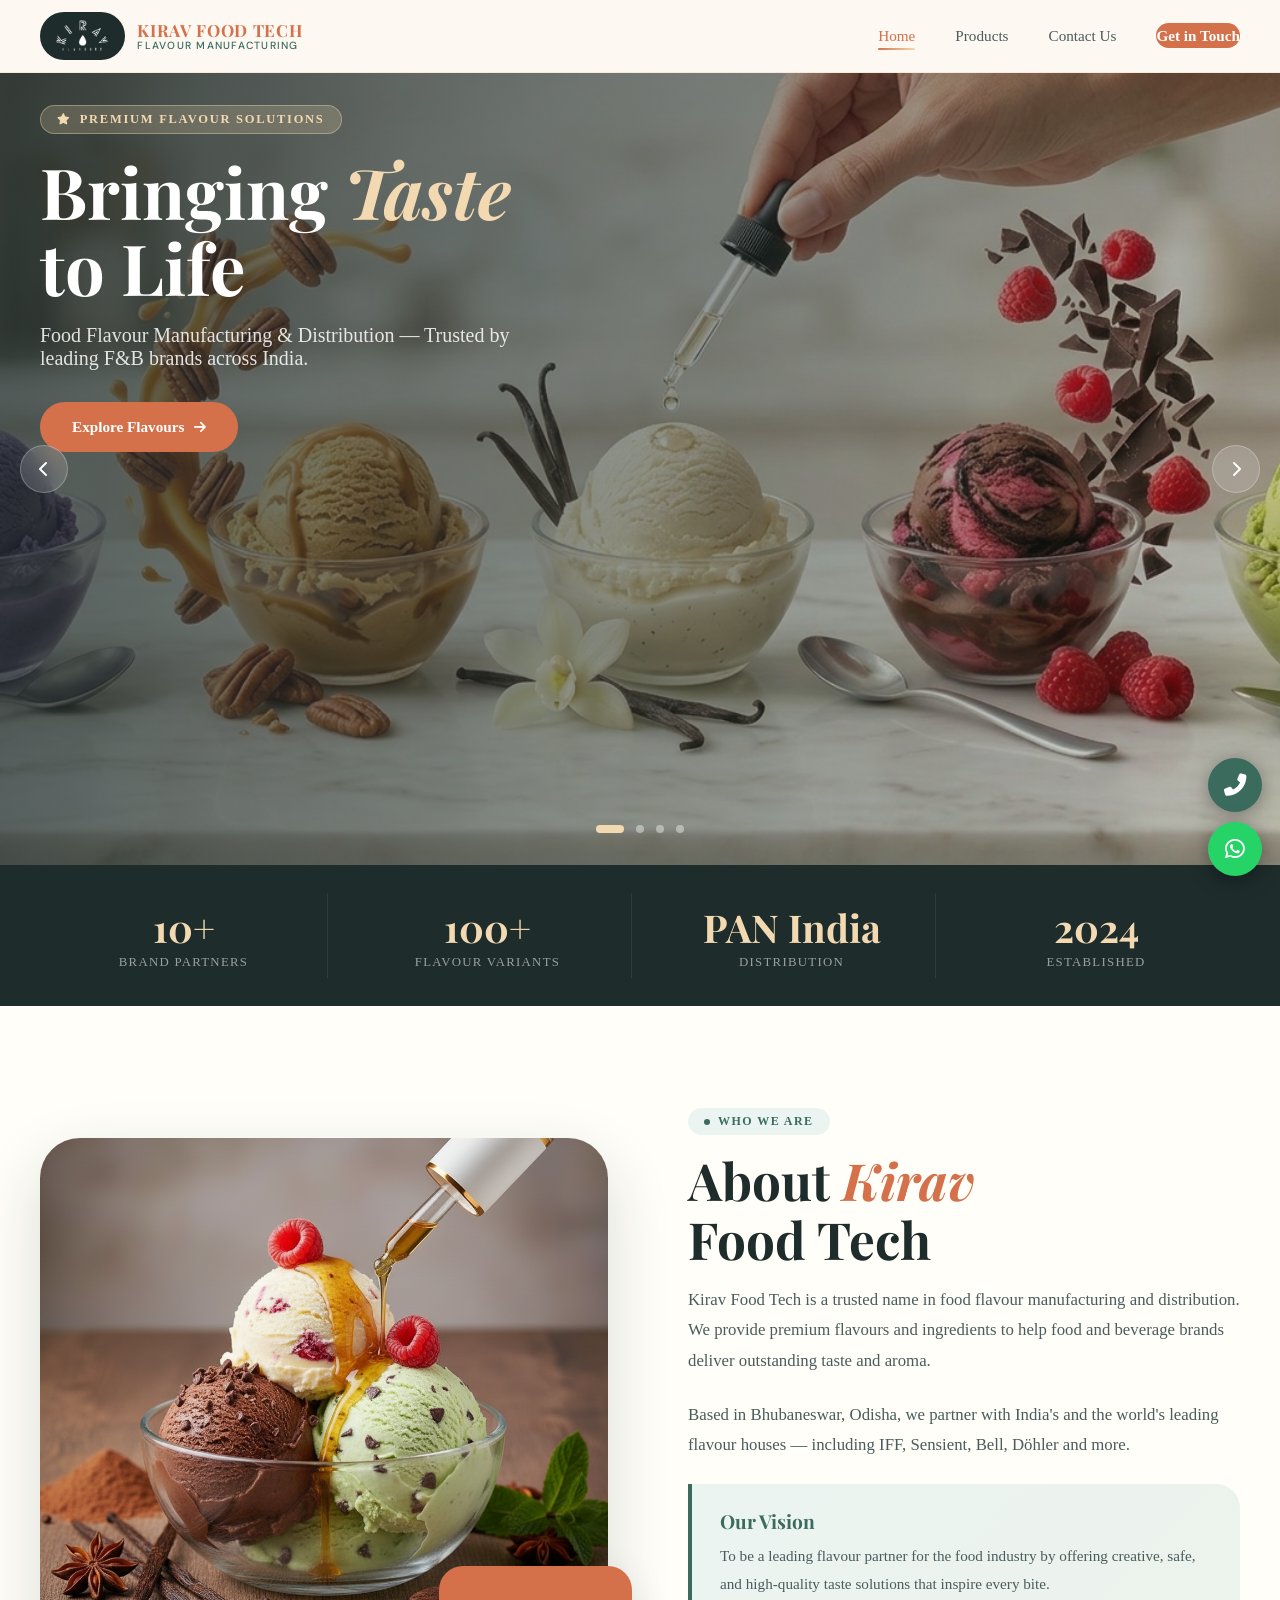
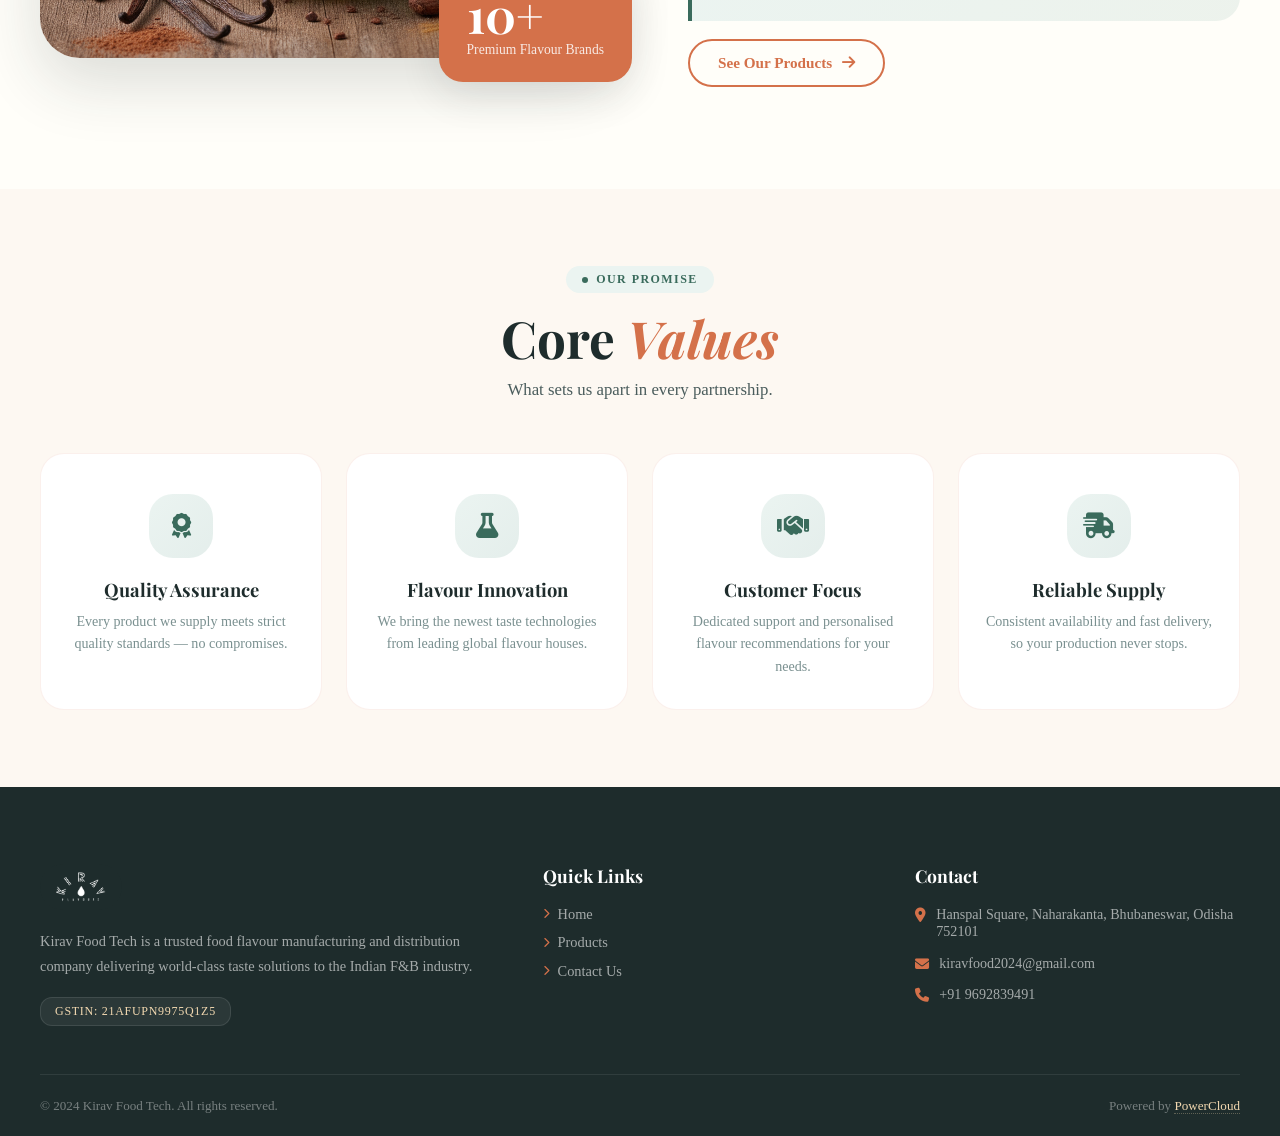
==== commit 1f6eda51: "Add files via upload" ====
--- a/index.html
+++ b/index.html
@@ -6,267 +6,217 @@
   <title>KIRAV FOOD TECH | Bringing Taste to Life</title>
   <link rel="stylesheet" href="https://cdnjs.cloudflare.com/ajax/libs/font-awesome/6.4.0/css/all.min.css">
   <link rel="stylesheet" href="style.css">
+  <style>
+    .float-group{position:fixed!important;right:18px!important;bottom:24px!important;z-index:99999!important;display:flex!important;flex-direction:column!important;gap:10px!important;align-items:center!important;}
+    .float-btn{width:54px!important;height:54px!important;border-radius:50%!important;color:#fff!important;font-size:1.4rem!important;display:flex!important;align-items:center!important;justify-content:center!important;text-decoration:none!important;box-shadow:0 4px 20px rgba(0,0,0,.35)!important;}
+    .float-wa{background:#25D366!important;}
+    .float-call{background:#3A6B5C!important;}
+  </style>
 </head>
 <body>
 
-  <!-- NAVBAR -->
-  <nav class="navbar">
-    <div class="container nav-inner">
-      <a href="index.html" class="logo">
-        <div class="logo-badge">
-          <img src="images/logo-dark.png" alt="Kirav">
+<nav class="navbar">
+  <div class="container nav-inner">
+    <a href="index.html" class="logo">
+      <div class="logo-badge"><img src="images/logo-dark.png" alt="Kirav"></div>
+      <div class="logo-text">KIRAV FOOD TECH<small>Flavour Manufacturing</small></div>
+    </a>
+    <button class="nav-toggle" id="navToggle" aria-label="Toggle menu">
+      <span></span><span></span><span></span>
+    </button>
+    <ul class="nav-links" id="navLinks">
+      <li><a href="index.html" class="active">Home</a></li>
+      <li><a href="products.html">Products</a></li>
+      <li><a href="contact.html">Contact Us</a></li>
+      <li><a href="contact.html" class="nav-cta">Get in Touch</a></li>
+    </ul>
+  </div>
+</nav>
+
+<section class="hero-slider" id="heroSlider">
+  <div class="slide active" style="background-image:url('images/slide1.jpg')">
+    <div class="slide-overlay"></div>
+    <div class="container"><div class="slide-content">
+      <span class="slide-eyebrow"><i class="fas fa-star"></i> Premium Flavour Solutions</span>
+      <h1>Bringing <em>Taste</em><br>to Life</h1>
+      <p>Food Flavour Manufacturing &amp; Distribution — Trusted by leading F&amp;B brands across India.</p>
+      <a href="products.html" class="btn-primary">Explore Flavours <i class="fas fa-arrow-right"></i></a>
+    </div></div>
+  </div>
+  <div class="slide" style="background-image:url('images/slide2.jpg')">
+    <div class="slide-overlay"></div>
+    <div class="container"><div class="slide-content">
+      <span class="slide-eyebrow"><i class="fas fa-leaf"></i> Natural &amp; Pure</span>
+      <h1>Natural <em>Flavours,</em><br>Authentic Taste</h1>
+      <p>Pure, authentic essences crafted for your creations — dairy, bakery, confection &amp; more.</p>
+      <a href="products.html" class="btn-primary">Discover More <i class="fas fa-arrow-right"></i></a>
+    </div></div>
+  </div>
+  <div class="slide" style="background-image:url('images/slide3.jpg')">
+    <div class="slide-overlay"></div>
+    <div class="container"><div class="slide-content">
+      <span class="slide-eyebrow"><i class="fas fa-flask"></i> Innovation First</span>
+      <h1>Innovation in <em>Every<br>Drop</em></h1>
+      <p>Cutting-edge flavour technology sourced from the world's top flavour houses.</p>
+      <a href="products.html" class="btn-primary">Learn More <i class="fas fa-arrow-right"></i></a>
+    </div></div>
+  </div>
+  <div class="slide" style="background-image:url('images/slide4.jpg')">
+    <div class="slide-overlay"></div>
+    <div class="container"><div class="slide-content">
+      <span class="slide-eyebrow"><i class="fas fa-globe"></i> Global Standards</span>
+      <h1>Global <em>Standards,</em><br>Local Service</h1>
+      <p>Premium quality flavours from world-class brands, delivered with personal care.</p>
+      <a href="products.html" class="btn-primary">View Products <i class="fas fa-arrow-right"></i></a>
+    </div></div>
+  </div>
+  <div class="slider-arrows">
+    <button class="slider-arrow" id="prevSlide"><i class="fas fa-chevron-left"></i></button>
+    <button class="slider-arrow" id="nextSlide"><i class="fas fa-chevron-right"></i></button>
+  </div>
+  <div class="slider-nav">
+    <button class="slider-dot active" data-slide="0"></button>
+    <button class="slider-dot" data-slide="1"></button>
+    <button class="slider-dot" data-slide="2"></button>
+    <button class="slider-dot" data-slide="3"></button>
+  </div>
+</section>
+
+<div class="stats-strip">
+  <div class="container">
+    <div class="stats-strip-inner">
+      <div class="stat-item"><div class="stat-number">10+</div><div class="stat-label">Brand Partners</div></div>
+      <div class="stat-item"><div class="stat-number">100+</div><div class="stat-label">Flavour Variants</div></div>
+      <div class="stat-item"><div class="stat-number">PAN India</div><div class="stat-label">Distribution</div></div>
+      <div class="stat-item"><div class="stat-number">2024</div><div class="stat-label">Established</div></div>
+    </div>
+  </div>
+</div>
+
+<section class="about-section">
+  <div class="container">
+    <div class="about-grid">
+      <div class="about-image-wrap">
+        <img class="about-img-main" src="images/about-image.jpg" alt="About Kirav Food Tech">
+        <div class="about-accent-card">
+          <div class="big-num">10+</div>
+          <p>Premium Flavour Brands</p>
         </div>
-        <div class="logo-text">
-          KIRAV FOOD TECH
-          <small>Flavour Manufacturing</small>
+      </div>
+      <div class="about-text">
+        <span class="section-tag">Who We Are</span>
+        <h2 class="section-heading">About <span>Kirav</span><br>Food Tech</h2>
+        <p>Kirav Food Tech is a trusted name in food flavour manufacturing and distribution. We provide premium flavours and ingredients to help food and beverage brands deliver outstanding taste and aroma.</p>
+        <p>Based in Bhubaneswar, Odisha, we partner with India's and the world's leading flavour houses — including IFF, Sensient, Bell, Döhler and more.</p>
+        <div class="vision-box">
+          <h4>Our Vision</h4>
+          <p>To be a leading flavour partner for the food industry by offering creative, safe, and high-quality taste solutions that inspire every bite.</p>
         </div>
-      </a>
-      <button class="nav-toggle" id="navToggle" aria-label="Toggle menu">
-        <span></span><span></span><span></span>
-      </button>
-      <ul class="nav-links" id="navLinks">
-        <li><a href="index.html" class="active">Home</a></li>
-        <li><a href="products.html">Products</a></li>
-        <li><a href="contact.html">Contact Us</a></li>
-        <li><a href="contact.html" class="nav-cta">Get in Touch</a></li>
-      </ul>
-    </div>
-  </nav>
-
-  <!-- HERO SLIDER -->
-  <section class="hero-slider" id="heroSlider">
-    <div class="slide active" style="background-image: url('images/slide1.jpg')">
-      <div class="slide-overlay"></div>
-      <div class="container">
-        <div class="slide-content">
-          <span class="slide-eyebrow"><i class="fas fa-star"></i> Premium Flavour Solutions</span>
-          <h1>Bringing <em>Taste</em><br>to Life</h1>
-          <p>Food Flavour Manufacturing &amp; Distribution — Trusted by leading F&amp;B brands across India.</p>
-          <a href="products.html" class="btn-primary">Explore Flavours <i class="fas fa-arrow-right"></i></a>
-        </div>
-      </div>
-    </div>
-    <div class="slide" style="background-image: url('images/slide2.jpg')">
-      <div class="slide-overlay"></div>
-      <div class="container">
-        <div class="slide-content">
-          <span class="slide-eyebrow"><i class="fas fa-leaf"></i> Natural &amp; Pure</span>
-          <h1>Natural <em>Flavours,</em><br>Authentic Taste</h1>
-          <p>Pure, authentic essences crafted for your creations — dairy, bakery, confection &amp; more.</p>
-          <a href="products.html" class="btn-primary">Discover More <i class="fas fa-arrow-right"></i></a>
-        </div>
-      </div>
-    </div>
-    <div class="slide" style="background-image: url('images/slide3.jpg')">
-      <div class="slide-overlay"></div>
-      <div class="container">
-        <div class="slide-content">
-          <span class="slide-eyebrow"><i class="fas fa-flask"></i> Innovation First</span>
-          <h1>Innovation in <em>Every<br>Drop</em></h1>
-          <p>Cutting-edge flavour technology sourced from the world's top flavour houses.</p>
-          <a href="products.html" class="btn-primary">Learn More <i class="fas fa-arrow-right"></i></a>
-        </div>
-      </div>
-    </div>
-    <div class="slide" style="background-image: url('images/slide4.jpg')">
-      <div class="slide-overlay"></div>
-      <div class="container">
-        <div class="slide-content">
-          <span class="slide-eyebrow"><i class="fas fa-globe"></i> Global Standards</span>
-          <h1>Global <em>Standards,</em><br>Local Service</h1>
-          <p>Premium quality flavours from world-class brands, delivered with personal care.</p>
-          <a href="products.html" class="btn-primary">View Products <i class="fas fa-arrow-right"></i></a>
-        </div>
-      </div>
-    </div>
-
-    <!-- Arrows -->
-    <div class="slider-arrows">
-      <button class="slider-arrow" id="prevSlide"><i class="fas fa-chevron-left"></i></button>
-      <button class="slider-arrow" id="nextSlide"><i class="fas fa-chevron-right"></i></button>
-    </div>
-
-    <!-- Dots -->
-    <div class="slider-nav">
-      <button class="slider-dot active" data-slide="0"></button>
-      <button class="slider-dot" data-slide="1"></button>
-      <button class="slider-dot" data-slide="2"></button>
-      <button class="slider-dot" data-slide="3"></button>
-    </div>
-  </section>
-
-  <!-- STATS STRIP -->
-  <div class="stats-strip">
-    <div class="container">
-      <div class="stats-strip-inner">
-        <div class="stat-item">
-          <div class="stat-number">10+</div>
-          <div class="stat-label">Brand Partners</div>
-        </div>
-        <div class="stat-item">
-          <div class="stat-number">100+</div>
-          <div class="stat-label">Flavour Variants</div>
-        </div>
-        <div class="stat-item">
-          <div class="stat-number">PAN India</div>
-          <div class="stat-label">Distribution</div>
-        </div>
-        <div class="stat-item">
-          <div class="stat-number">2024</div>
-          <div class="stat-label">Established</div>
-        </div>
-      </div>
-    </div>
-  </div>
-
-  <!-- ABOUT SECTION -->
-  <section class="about-section">
-    <div class="container">
-      <div class="about-grid">
-        <div class="about-image-wrap">
-          <img class="about-img-main" src="images/about-image.jpg" alt="About Kirav Food Tech">
-          <div class="about-accent-card">
-            <div class="big-num">10+</div>
-            <p>Premium Flavour Brands</p>
-          </div>
-        </div>
-        <div class="about-text">
-          <span class="section-tag">Who We Are</span>
-          <h2 class="section-heading">About <span>Kirav</span><br>Food Tech</h2>
-          <p>Kirav Food Tech is a trusted name in food flavour manufacturing and distribution. We provide premium flavours and ingredients to help food and beverage brands deliver outstanding taste and aroma.</p>
-          <p>Based in Bhubaneswar, Odisha, we partner with India's and the world's leading flavour houses — including IFF, Sensient, Bell, Döhler and more — to bring you a complete portfolio of taste solutions.</p>
-          <div class="vision-box">
-            <h4>Our Vision</h4>
-            <p>To be a leading flavour partner for the food industry by offering creative, safe, and high-quality taste solutions that inspire every bite.</p>
-          </div>
-          <br>
-          <a href="products.html" class="btn-secondary">See Our Products <i class="fas fa-arrow-right"></i></a>
-        </div>
-      </div>
-    </div>
-  </section>
-
-  <!-- VALUES SECTION -->
-  <section class="values-section">
-    <div class="container">
-      <div style="text-align:center; margin-bottom: 0.5rem;">
-        <span class="section-tag" style="margin: 0 auto 1rem; display: inline-flex;">Our Promise</span>
-      </div>
-      <h2 class="section-heading" style="text-align:center; margin-bottom:0.5rem;">Core <span>Values</span></h2>
-      <p class="section-sub" style="text-align:center; margin: 0 auto 0;">What sets us apart in every partnership.</p>
-      <div class="values-grid">
-        <div class="value-card fade-up fade-up-1">
-          <div class="value-icon"><i class="fas fa-award"></i></div>
-          <h4>Quality Assurance</h4>
-          <p>Every product we supply meets strict quality standards — no compromises.</p>
-        </div>
-        <div class="value-card fade-up fade-up-2">
-          <div class="value-icon"><i class="fas fa-flask"></i></div>
-          <h4>Flavour Innovation</h4>
-          <p>We bring the newest taste technologies from leading global flavour houses.</p>
-        </div>
-        <div class="value-card fade-up fade-up-3">
-          <div class="value-icon"><i class="fas fa-handshake"></i></div>
-          <h4>Customer Focus</h4>
-          <p>Dedicated support and personalised flavour recommendations for your needs.</p>
-        </div>
-        <div class="value-card fade-up fade-up-4">
-          <div class="value-icon"><i class="fas fa-shipping-fast"></i></div>
-          <h4>Reliable Supply</h4>
-          <p>Consistent availability and fast delivery, so your production never stops.</p>
-        </div>
-      </div>
-    </div>
-  </section>
-
-  <!-- FLOATING BUTTONS -->
-  <div class="float-group">
-    <a href="tel:+919692839491" class="float-btn float-call" data-tip="Call Us"><i class="fas fa-phone-alt"></i></a>
-    <a href="https://wa.me/919692839491" target="_blank" class="float-btn float-wa" data-tip="WhatsApp"><i class="fab fa-whatsapp"></i></a>
-  </div>
-
-  <!-- FOOTER -->
-  <footer>
-    <div class="container">
-      <div class="footer-top">
-        <div class="footer-brand">
-          <div class="logo-badge" style="width: fit-content; margin-bottom: 1.2rem;">
-            <img src="images/logo-dark.png" alt="Kirav" style="height:30px;">
-          </div>
-          <p>Kirav Food Tech is a trusted food flavour manufacturing and distribution company. We deliver world-class taste solutions to the Indian F&amp;B industry.</p>
-          <span class="footer-gstin">GSTIN: 21AFUPN9975Q1Z5</span>
-        </div>
-        <div class="footer-col">
-          <h4>Quick Links</h4>
-          <ul>
-            <li><a href="index.html"><i class="fas fa-chevron-right"></i> Home</a></li>
-            <li><a href="products.html"><i class="fas fa-chevron-right"></i> Products</a></li>
-            <li><a href="contact.html"><i class="fas fa-chevron-right"></i> Contact Us</a></li>
-          </ul>
-        </div>
-        <div class="footer-col">
-          <h4>Contact</h4>
-          <div class="footer-contact-item">
-            <i class="fas fa-map-marker-alt"></i>
-            <span>Hanspal Square, Naharakanta, Bhubaneswar, Odisha 752101</span>
-          </div>
-          <div class="footer-contact-item">
-            <i class="fas fa-envelope"></i>
-            <a href="mailto:kiravfood2024@gmail.com">kiravfood2024@gmail.com</a>
-          </div>
-          <div class="footer-contact-item">
-            <i class="fas fa-phone"></i>
-            <a href="tel:+919692839491">+91 9692839491</a>
-          </div>
-        </div>
-      </div>
-      <div class="footer-bottom">
-        <p>&copy; 2026 Kirav Food Tech. All rights reserved.</p>
-        <p>Powered by <a href="https://jyotiranswain.github.io/powercloud/" target="_blank">PowerCloud</a></p>
-      </div>
-    </div>
-  </footer>
-
-  <script>
-    // NAV TOGGLE
-    const toggle = document.getElementById('navToggle');
-    const links = document.getElementById('navLinks');
-    toggle.addEventListener('click', () => {
-      toggle.classList.toggle('open');
-      links.classList.toggle('open');
-    });
-    links.querySelectorAll('a').forEach(a => {
-      a.addEventListener('click', () => {
-        toggle.classList.remove('open');
-        links.classList.remove('open');
-      });
-    });
-
-    // HERO SLIDER
-    let currentSlide = 0;
-    const slides = document.querySelectorAll('.slide');
-    const dots = document.querySelectorAll('.slider-dot');
-
-    function goTo(n) {
-      slides[currentSlide].classList.remove('active');
-      dots[currentSlide].classList.remove('active');
-      currentSlide = (n + slides.length) % slides.length;
-      slides[currentSlide].classList.add('active');
-      dots[currentSlide].classList.add('active');
-    }
-
-    document.getElementById('nextSlide').addEventListener('click', () => goTo(currentSlide + 1));
-    document.getElementById('prevSlide').addEventListener('click', () => goTo(currentSlide - 1));
-    dots.forEach(d => d.addEventListener('click', () => goTo(+d.dataset.slide)));
-
-    const autoplay = setInterval(() => goTo(currentSlide + 1), 5000);
-    document.getElementById('heroSlider').addEventListener('mouseenter', () => clearInterval(autoplay));
-
-    // SCROLL ANIMATIONS
-    const observer = new IntersectionObserver((entries) => {
-      entries.forEach(e => { if (e.isIntersecting) e.target.style.opacity = '1'; });
-    }, { threshold: 0.15 });
-    document.querySelectorAll('.fade-up').forEach(el => observer.observe(el));
-  </script>
+        <br>
+        <a href="products.html" class="btn-secondary">See Our Products <i class="fas fa-arrow-right"></i></a>
+      </div>
+    </div>
+  </div>
+</section>
+
+<section class="values-section">
+  <div class="container">
+    <div style="text-align:center;">
+      <span class="section-tag" style="display:inline-flex;margin-bottom:1rem;">Our Promise</span>
+      <h2 class="section-heading" style="text-align:center;margin-bottom:.5rem;">Core <span>Values</span></h2>
+      <p class="section-sub" style="text-align:center;margin:0 auto 2.5rem;">What sets us apart in every partnership.</p>
+    </div>
+    <div class="values-grid">
+      <div class="value-card"><div class="value-icon"><i class="fas fa-award"></i></div><h4>Quality Assurance</h4><p>Every product we supply meets strict quality standards — no compromises.</p></div>
+      <div class="value-card"><div class="value-icon"><i class="fas fa-flask"></i></div><h4>Flavour Innovation</h4><p>We bring the newest taste technologies from leading global flavour houses.</p></div>
+      <div class="value-card"><div class="value-icon"><i class="fas fa-handshake"></i></div><h4>Customer Focus</h4><p>Dedicated support and personalised flavour recommendations for your needs.</p></div>
+      <div class="value-card"><div class="value-icon"><i class="fas fa-shipping-fast"></i></div><h4>Reliable Supply</h4><p>Consistent availability and fast delivery, so your production never stops.</p></div>
+    </div>
+  </div>
+</section>
+
+<div class="float-group">
+  <a href="tel:+919692839491" class="float-btn float-call"><i class="fas fa-phone-alt"></i></a>
+  <a href="https://wa.me/919692839491" target="_blank" class="float-btn float-wa"><i class="fab fa-whatsapp"></i></a>
+</div>
+
+<footer>
+  <div class="container">
+    <div class="footer-top">
+      <div class="footer-brand">
+        <div class="logo-badge" style="width:fit-content;margin-bottom:1.2rem;"><img src="images/logo-dark.png" alt="Kirav" style="height:30px;"></div>
+        <p>Kirav Food Tech is a trusted food flavour manufacturing and distribution company delivering world-class taste solutions to the Indian F&amp;B industry.</p>
+        <span class="footer-gstin">GSTIN: 21AFUPN9975Q1Z5</span>
+      </div>
+      <div class="footer-col">
+        <h4>Quick Links</h4>
+        <ul>
+          <li><a href="index.html"><i class="fas fa-chevron-right"></i> Home</a></li>
+          <li><a href="products.html"><i class="fas fa-chevron-right"></i> Products</a></li>
+          <li><a href="contact.html"><i class="fas fa-chevron-right"></i> Contact Us</a></li>
+        </ul>
+      </div>
+      <div class="footer-col">
+        <h4>Contact</h4>
+        <div class="footer-contact-item"><i class="fas fa-map-marker-alt"></i><span>Hanspal Square, Naharakanta, Bhubaneswar, Odisha 752101</span></div>
+        <div class="footer-contact-item"><i class="fas fa-envelope"></i><a href="mailto:kiravfood2024@gmail.com">kiravfood2024@gmail.com</a></div>
+        <div class="footer-contact-item"><i class="fas fa-phone"></i><a href="tel:+919692839491">+91 9692839491</a></div>
+      </div>
+    </div>
+    <div class="footer-bottom">
+      <p>&copy; 2024 Kirav Food Tech. All rights reserved.</p>
+      <p>Powered by <a href="https://jyotiranswain.github.io/powercloud/" target="_blank">PowerCloud</a></p>
+    </div>
+  </div>
+</footer>
+
+<script>
+/* ── NAV MENU ── */
+var navBtn  = document.getElementById('navToggle');
+var navMenu = document.getElementById('navLinks');
+
+navBtn.addEventListener('click', function() {
+  if (navMenu.classList.contains('open')) {
+    navMenu.classList.remove('open');
+    navBtn.classList.remove('open');
+    document.body.style.overflow = '';
+  } else {
+    navMenu.classList.add('open');
+    navBtn.classList.add('open');
+    document.body.style.overflow = 'hidden';
+  }
+});
+
+navMenu.querySelectorAll('a').forEach(function(a) {
+  a.addEventListener('click', function() {
+    navMenu.classList.remove('open');
+    navBtn.classList.remove('open');
+    document.body.style.overflow = '';
+  });
+});
+
+/* ── HERO SLIDER ── */
+var slides   = document.querySelectorAll('.slide');
+var dots     = document.querySelectorAll('.slider-dot');
+var cur      = 0;
+var timer    = null;
+
+function goTo(n) {
+  slides[cur].classList.remove('active');
+  dots[cur].classList.remove('active');
+  cur = (n + slides.length) % slides.length;
+  slides[cur].classList.add('active');
+  dots[cur].classList.add('active');
+}
+
+function startAuto() { timer = setInterval(function(){ goTo(cur + 1); }, 5000); }
+function stopAuto()  { clearInterval(timer); }
+
+document.getElementById('nextSlide').addEventListener('click', function(){ stopAuto(); goTo(cur+1); startAuto(); });
+document.getElementById('prevSlide').addEventListener('click', function(){ stopAuto(); goTo(cur-1); startAuto(); });
+dots.forEach(function(d){ d.addEventListener('click', function(){ stopAuto(); goTo(+this.dataset.slide); startAuto(); }); });
+
+startAuto();
+</script>
 </body>
 </html>
--- a/style.css
+++ b/style.css
@@ -35,14 +35,8 @@
 html {
   scroll-behavior: smooth;
   font-size: 16px;
-}
-
-body {
-  font-family: 'DM Sans', sans-serif;
-  background: var(--cream);
-  color: var(--dark);
-  line-height: 1.6;
-  overflow-x: hidden;
+  /* Clip horizontal overflow at html level — safe for fixed children */
+  overflow-x: clip;
 }
 
 img { max-width: 100%; display: block; }
@@ -72,6 +66,8 @@
   -webkit-backdrop-filter: blur(20px);
   border-bottom: 1px solid rgba(212,113,74,0.12);
   transition: var(--transition);
+  /* Prevent any child from bleeding outside */
+  overflow: visible;
 }
 
 .nav-inner {
@@ -80,6 +76,8 @@
   justify-content: space-between;
   height: 72px;
   gap: 1rem;
+  /* Stop children from pushing width beyond viewport */
+  min-width: 0;
 }
 
 .logo {
@@ -184,11 +182,13 @@
   flex-direction: column;
   gap: 5px;
   cursor: pointer;
-  padding: 6px;
+  padding: 8px;
   border-radius: 8px;
   background: none;
   border: none;
-  z-index: 200;
+  /* Always on top */
+  z-index: 10001;
+  position: relative;
 }
 
 .nav-toggle span {
@@ -1081,39 +1081,44 @@
    ============================================= */
 .float-group {
   position: fixed;
-  right: 24px;
-  bottom: 28px;
+  right: 20px;
+  bottom: 24px;
   z-index: 500;
   display: flex;
   flex-direction: column;
-  gap: 12px;
+  gap: 10px;
   align-items: flex-end;
+  /* Prevent overflow beyond viewport */
+  max-width: calc(100vw - 40px);
 }
 
 .float-btn {
-  width: 54px;
-  height: 54px;
+  width: 52px;
+  height: 52px;
   border-radius: 50%;
   color: white;
-  font-size: 1.4rem;
+  font-size: 1.3rem;
   display: flex;
   align-items: center;
   justify-content: center;
-  box-shadow: 0 8px 28px rgba(0,0,0,0.22);
+  box-shadow: 0 6px 20px rgba(0,0,0,0.25);
   transition: var(--transition);
   text-decoration: none;
   position: relative;
+  flex-shrink: 0;
+  /* Ensure it never goes off screen */
+  box-sizing: border-box;
 }
 
 .float-btn::before {
   content: attr(data-tip);
   position: absolute;
-  right: calc(100% + 12px);
+  right: calc(100% + 10px);
   background: var(--dark);
   color: white;
-  font-size: 0.78rem;
+  font-size: 0.75rem;
   font-weight: 600;
-  padding: 5px 12px;
+  padding: 5px 11px;
   border-radius: var(--radius-sm);
   white-space: nowrap;
   opacity: 0;
@@ -1121,9 +1126,11 @@
   transition: opacity 0.2s;
 }
 
-.float-btn:hover::before { opacity: 1; }
-
-.float-btn:hover { transform: scale(1.1); }
+/* Only show tooltip on non-touch devices */
+@media (hover: hover) {
+  .float-btn:hover::before { opacity: 1; }
+  .float-btn:hover { transform: scale(1.1); }
+}
 
 .float-wa { background: linear-gradient(135deg, #25D366, #1aad53); }
 .float-call { background: linear-gradient(135deg, var(--forest), var(--forest-light)); }
@@ -1132,7 +1139,9 @@
    RESPONSIVE — MOBILE FIRST BREAKPOINTS
    ============================================= */
 
-/* Tablet: 768px - 1100px */
+/* =============================================
+   TABLET: <= 1100px
+   ============================================= */
 @media (max-width: 1100px) {
   .values-grid { grid-template-columns: repeat(2, 1fr); }
   .footer-top { grid-template-columns: 1fr 1fr; }
@@ -1140,59 +1149,161 @@
   .stats-strip-inner { grid-template-columns: repeat(2, 1fr); gap: 0; }
   .stat-item { border-right: none; border-bottom: 1px solid rgba(255,255,255,0.08); }
   .stat-item:nth-child(odd) { border-right: 1px solid rgba(255,255,255,0.08); }
-  .stat-item:last-child, .stat-item:nth-last-child(2):nth-child(odd) { border-bottom: none; }
-}
-
-/* Mobile: <= 768px */
+  .stat-item:last-child,
+  .stat-item:nth-last-child(2):nth-child(odd) { border-bottom: none; }
+}
+
+/* =============================================
+   MOBILE: <= 768px
+   ============================================= */
 @media (max-width: 768px) {
-  /* NAV */
+
+  /* ---- HAMBURGER BUTTON ---- */
+  .nav-toggle {
+    display: flex !important;
+    z-index: 10000;
+    position: relative;
+  }
+
+  /* ---- MOBILE NAV MENU ---- */
   .nav-links {
-    position: fixed;
-    inset: 0;
-    top: 72px;
-    background: rgba(253,248,242,0.98);
-    backdrop-filter: blur(20px);
-    flex-direction: column;
-    align-items: center;
-    justify-content: center;
-    gap: 2.5rem;
-    transform: translateX(100%);
-    transition: transform 0.4s cubic-bezier(0.4,0,0.2,1);
-    z-index: 999;
+    position: fixed !important;
+    top: 0 !important;
+    left: 0 !important;
+    right: 0 !important;
+    bottom: 0 !important;
+    width: 100vw !important;
+    height: 100vh !important;
+    background: #FDF8F2 !important;
+    flex-direction: column !important;
+    align-items: center !important;
+    justify-content: center !important;
+    gap: 0.4rem !important;
+    /* Hidden by default */
+    opacity: 0 !important;
+    visibility: hidden !important;
+    transform: translateY(-12px) !important;
+    transition: opacity 0.3s ease, transform 0.3s ease, visibility 0.3s ease !important;
+    z-index: 9000 !important;
+    overflow-y: auto !important;
+    margin: 0 !important;
+    padding: 80px 2rem 3rem !important;
   }
-  .nav-links.open { transform: translateX(0); }
-  .nav-links a { font-size: 1.3rem; }
-  .nav-toggle { display: flex; }
-
-  /* HERO */
+
+  /* Visible when open class is added by JS */
+  .nav-links.open {
+    opacity: 1 !important;
+    visibility: visible !important;
+    transform: translateY(0) !important;
+  }
+
+  .nav-links li {
+    width: 100% !important;
+    text-align: center !important;
+  }
+
+  .nav-links a {
+    display: block !important;
+    font-size: 1.6rem !important;
+    font-weight: 700 !important;
+    color: var(--dark) !important;
+    padding: 0.8rem 2rem !important;
+    border-radius: var(--radius-sm) !important;
+    width: 100% !important;
+  }
+
+  .nav-links a:hover,
+  .nav-links a.active {
+    color: var(--terracotta) !important;
+    background: rgba(212,113,74,0.08) !important;
+  }
+
+  .nav-links a::after { display: none !important; }
+
+  .nav-links .nav-cta {
+    display: inline-block !important;
+    background: var(--terracotta) !important;
+    color: white !important;
+    font-size: 1.1rem !important;
+    padding: 14px 36px !important;
+    border-radius: var(--radius-lg) !important;
+    margin-top: 1rem !important;
+    width: auto !important;
+  }
+
+  /* ---- FLOATING BUTTONS ---- */
+  .float-group {
+    position: fixed !important;
+    right: 16px !important;
+    bottom: 24px !important;
+    z-index: 8000 !important;
+    display: flex !important;
+    flex-direction: column !important;
+    gap: 10px !important;
+    align-items: center !important;
+    pointer-events: all !important;
+  }
+
+  .float-btn {
+    width: 52px !important;
+    height: 52px !important;
+    font-size: 1.3rem !important;
+    display: flex !important;
+    align-items: center !important;
+    justify-content: center !important;
+    border-radius: 50% !important;
+    box-shadow: 0 4px 20px rgba(0,0,0,0.35) !important;
+    pointer-events: all !important;
+    visibility: visible !important;
+    opacity: 1 !important;
+  }
+
+  .float-wa {
+    background: linear-gradient(135deg, #25D366, #1aad53) !important;
+    color: white !important;
+  }
+
+  .float-call {
+    background: linear-gradient(135deg, #3A6B5C, #4E8C7A) !important;
+    color: white !important;
+  }
+
+  /* Hide tooltip on touch */
+  .float-btn::before { display: none !important; }
+
+  /* ---- HERO ---- */
   .slide-content h1 { font-size: clamp(1.9rem, 8vw, 2.8rem); }
   .slider-arrows { display: none; }
+
+  /* ---- ABOUT ---- */
   .about-grid { grid-template-columns: 1fr; }
   .about-accent-card { right: 0; bottom: -20px; }
   .about-text { padding-left: 0; }
 
-  /* STATS */
+  /* ---- STATS ---- */
   .stats-strip-inner { grid-template-columns: repeat(2, 1fr); }
 
-  /* VALUES */
+  /* ---- VALUES ---- */
   .values-grid { grid-template-columns: repeat(2, 1fr); gap: 1rem; }
 
-  /* PRODUCTS */
+  /* ---- PRODUCTS ---- */
   .products-mosaic { grid-template-columns: repeat(2, 1fr); }
   .specialty-grid { grid-template-columns: 1fr; }
   .category-header { flex-direction: column; align-items: flex-start; gap: 0.5rem; }
   .category-line { display: none; }
 
-  /* CONTACT */
+  /* ---- CONTACT ---- */
   .contact-layout { grid-template-columns: 1fr; }
 
-  /* FOOTER */
+  /* ---- FOOTER ---- */
   .footer-top { grid-template-columns: 1fr; gap: 2rem; }
   .footer-brand { grid-column: auto; }
   .footer-bottom { flex-direction: column; text-align: center; }
 }
 
-/* Small mobile: <= 480px */
+/* =============================================
+   SMALL MOBILE: <= 480px
+   ============================================= */
 @media (max-width: 480px) {
   .products-mosaic { grid-template-columns: 1fr; }
   .values-grid { grid-template-columns: 1fr; }
@@ -1200,8 +1311,9 @@
   .slide-content h1 { font-size: 1.8rem; }
   .hero-slider { height: clamp(480px, 90vh, 640px); }
   .logo-text { display: none; }
-  .float-btn { width: 48px; height: 48px; font-size: 1.2rem; }
-  .float-group { right: 16px; bottom: 20px; }
+
+  .float-btn { width: 46px !important; height: 46px !important; font-size: 1.1rem !important; }
+  .float-group { right: 12px !important; bottom: 16px !important; gap: 8px !important; }
 }
 
 /* Animations */
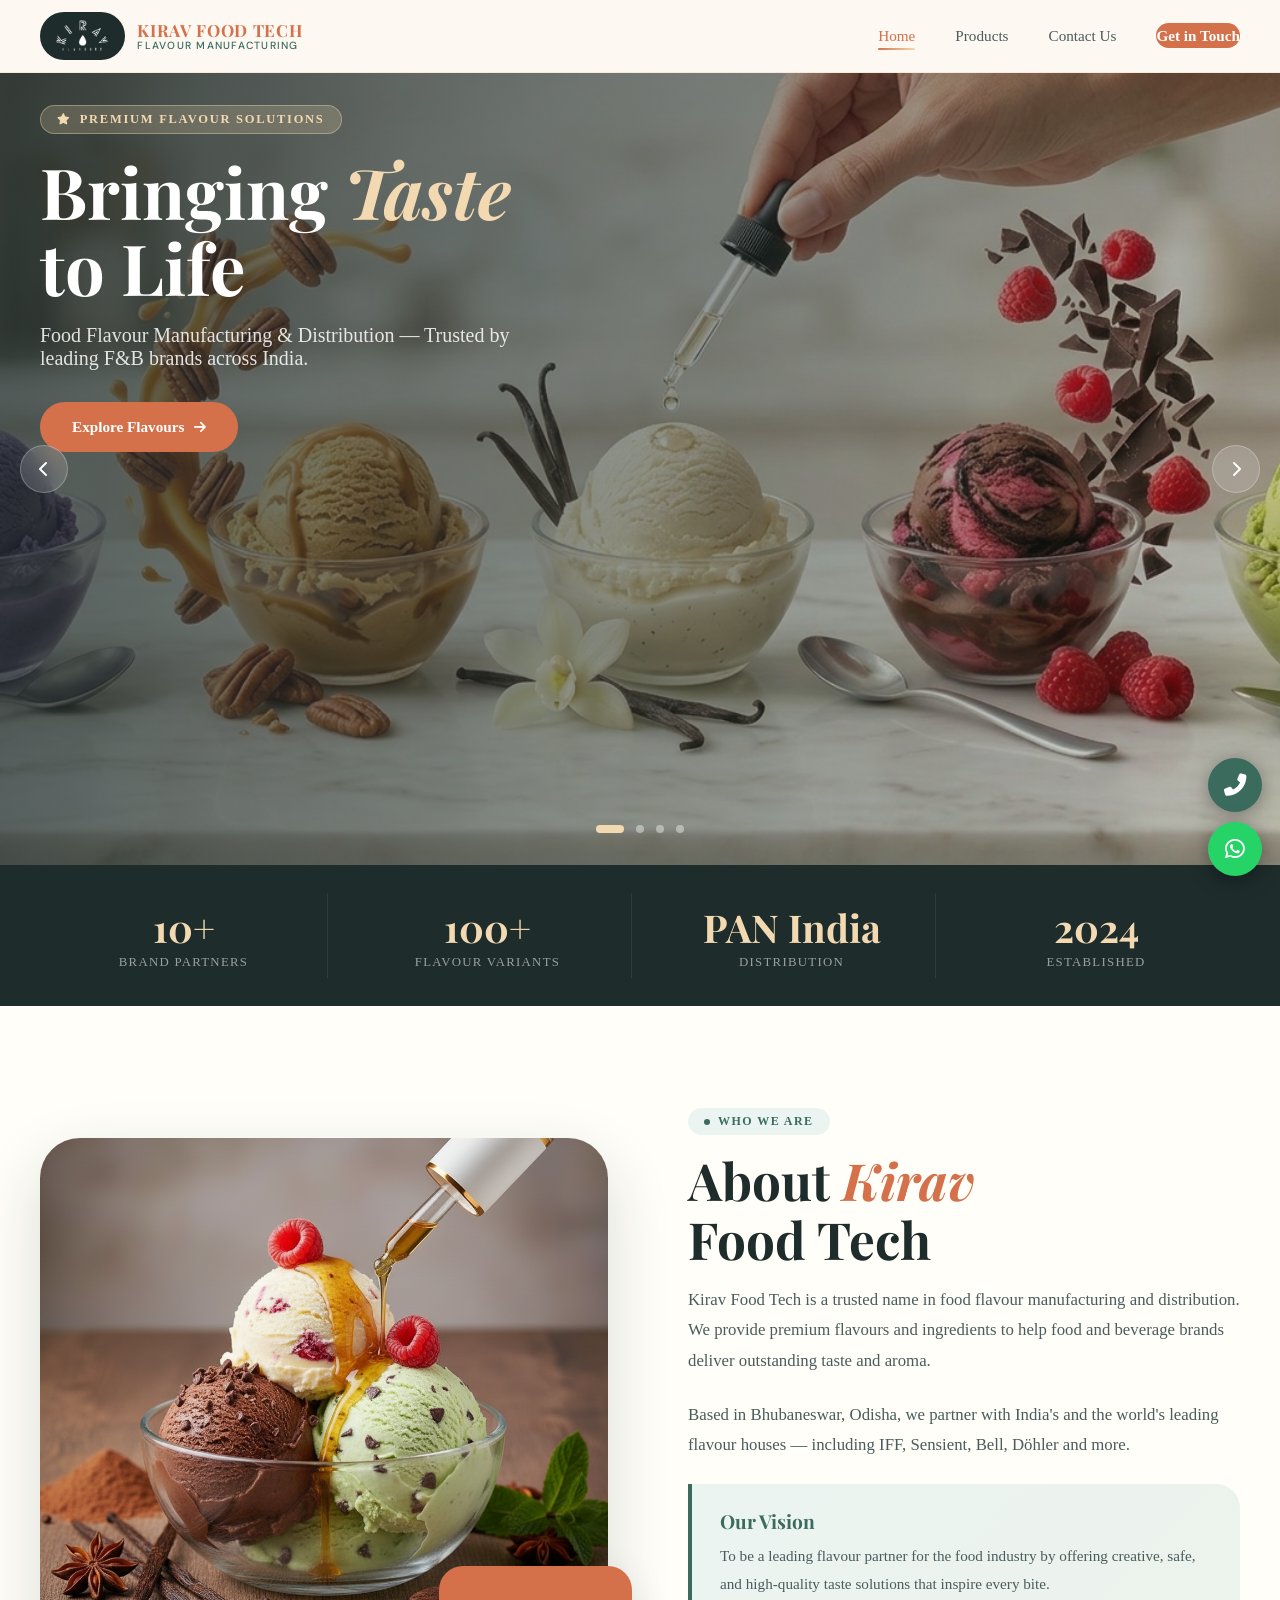
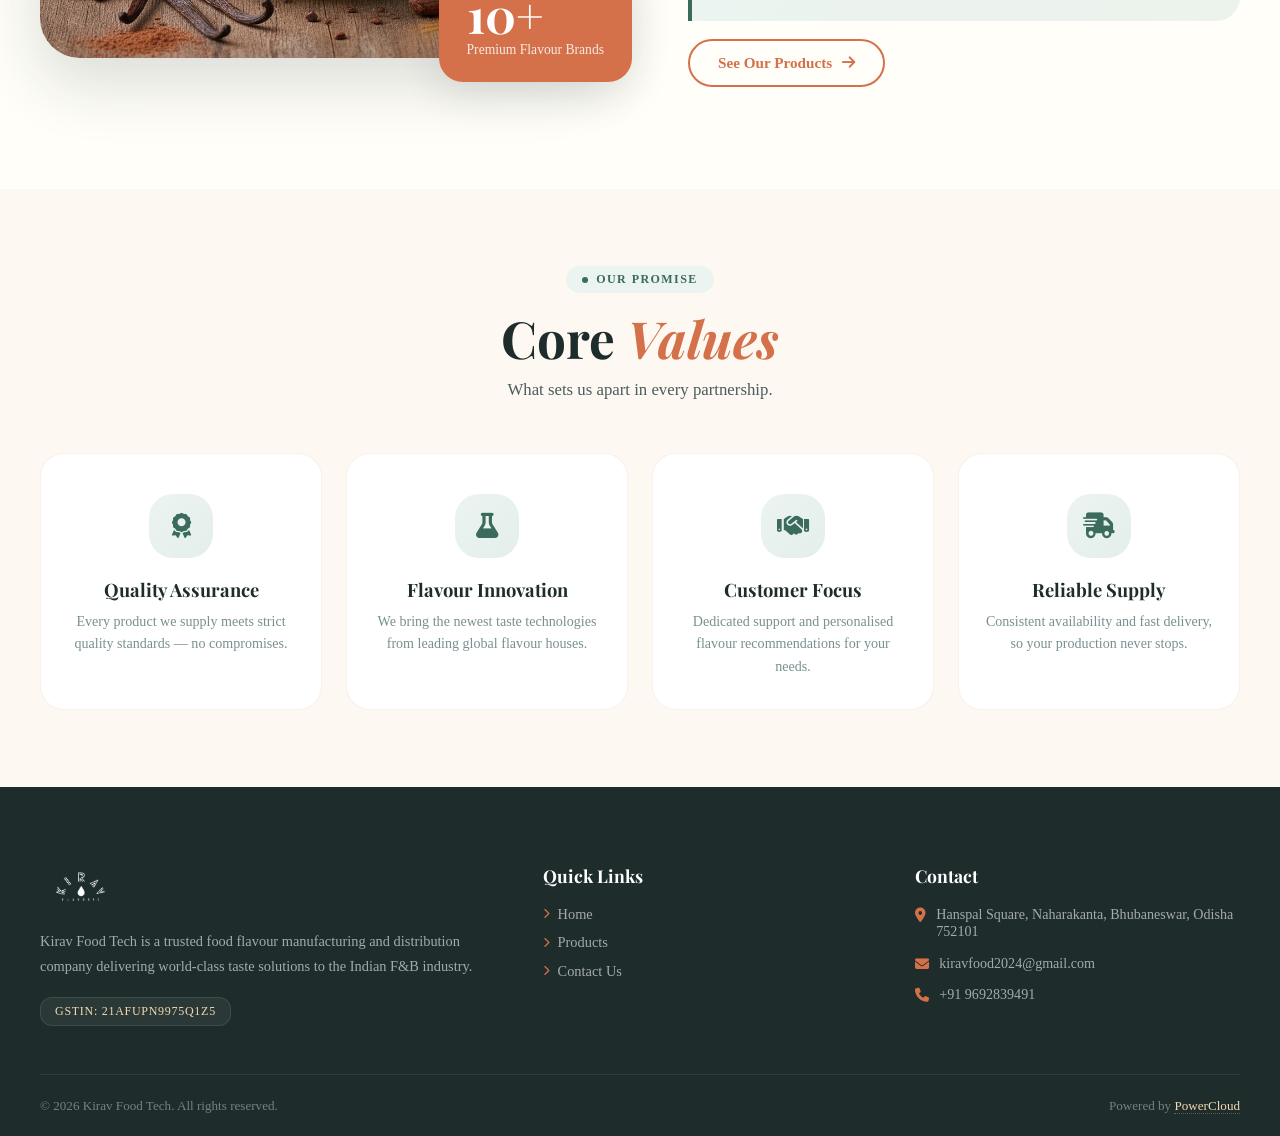
==== commit 16951727: "Update index.html" ====
--- a/index.html
+++ b/index.html
@@ -164,7 +164,7 @@
       </div>
     </div>
     <div class="footer-bottom">
-      <p>&copy; 2024 Kirav Food Tech. All rights reserved.</p>
+      <p>&copy; 2026 Kirav Food Tech. All rights reserved.</p>
       <p>Powered by <a href="https://jyotiranswain.github.io/powercloud/" target="_blank">PowerCloud</a></p>
     </div>
   </div>
